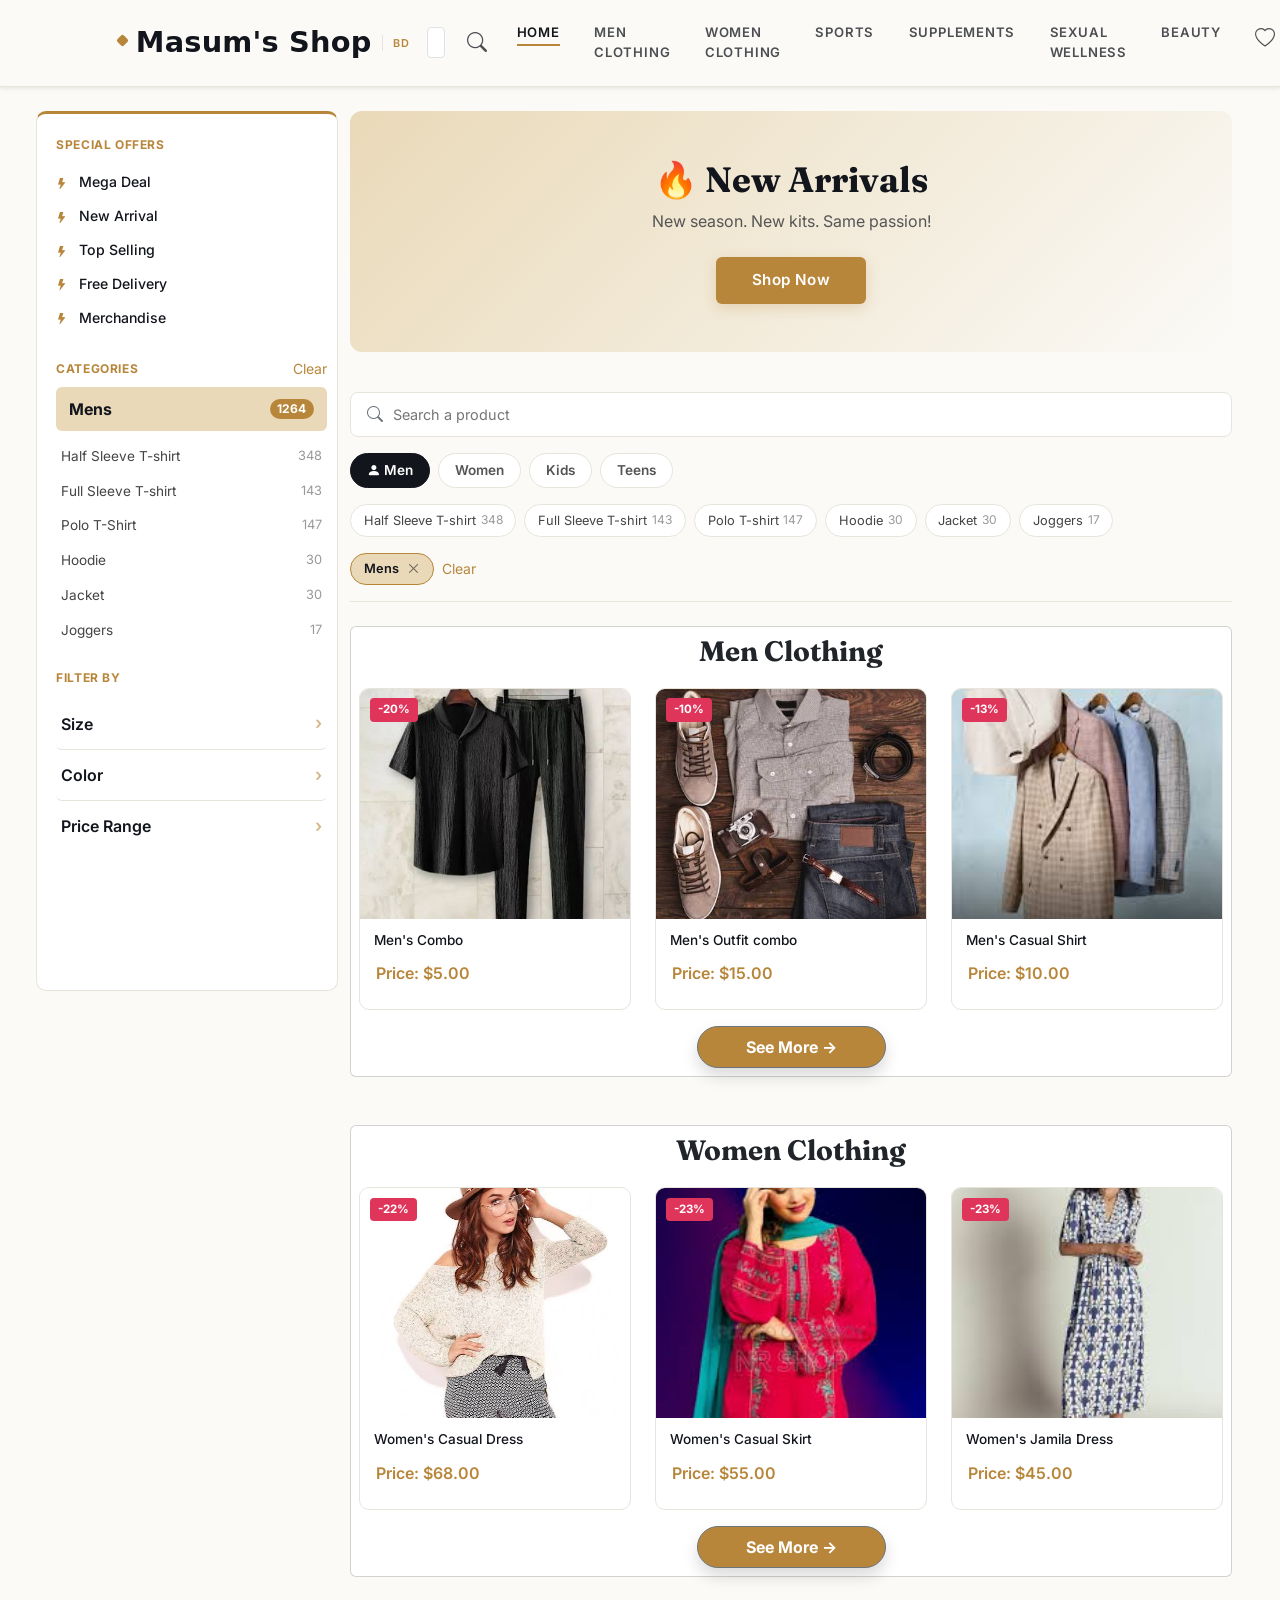
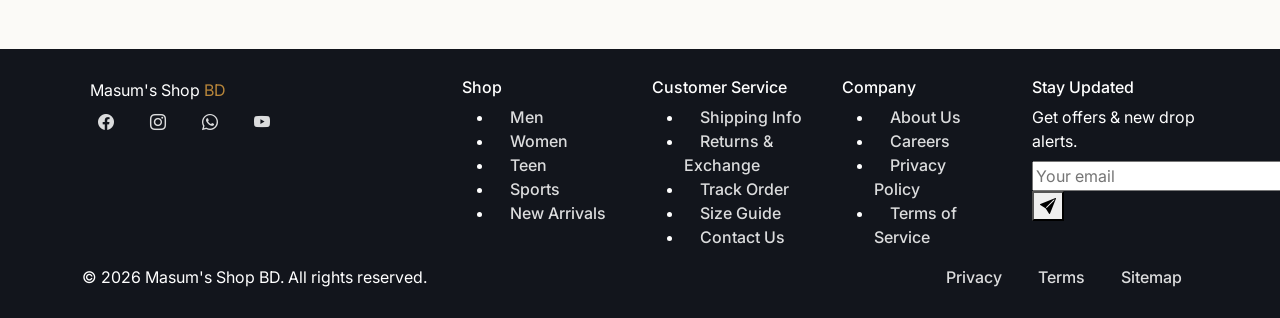
==== index.html @ 13802f8f "Add online supermarket homepage" ====
<!DOCTYPE html>
<html lang="en">

<head>
    <meta charset="UTF-8">
    <meta name="viewport" content="width=device-width, initial-scale=1.0">
    <link rel="preconnect" href="https://fonts.googleapis.com">
    <link rel="preconnect" href="https://fonts.gstatic.com" crossorigin>
    <link href="https://fonts.googleapis.com/css2?family=Fraunces:wght@600;700&family=Inter:wght@400;500;600;700&display=swap" rel="stylesheet">
    <link rel="stylesheet" href="./bootstrap.css">
    <link rel="stylesheet" href="https://cdn.jsdelivr.net/npm/bootstrap-icons@1.11.3/font/bootstrap-icons.css">
    <link rel="stylesheet" href="https://cdn.jsdelivr.net/npm/bootstrap-icons@1.11.3/font/bootstrap-icons.min.css">
    <title>Masum's Shop BD</title>

    <style>
        :root{
            --ink:#12151c;
            --paper:#fbfaf7;
            --gold:#b8863a;
            --gold-soft:#e9d9b8;
            --line:#e7e4dc;
        }

        body{
            background:var(--paper);
            font-family:'Inter',sans-serif;
            color:var(--ink);
            margin:0;
        }

        /* ===== Navbar ===== */
        .navbar{
            background:var(--paper) !important;
            border-bottom:1px solid var(--line);
            padding:0.9rem 0;
            box-shadow:none;
            transition:box-shadow .3s ease;
        }
        .navbar.scrolled{
            box-shadow:0 4px 20px rgba(18,21,28,0.06);
        }
        .navbar-brand{
            display:flex;
            align-items:center;
            gap:.55rem;
        }
        .brand-mark{
            width:9px;
            height:9px;
            border-radius:2px;
            background:var(--gold);
            display:inline-block;
            transform:rotate(45deg);
            position:relative;
            top:-2px;
        }
        .navbar-brand span.name{
            font-family:system-ui, -apple-system, "Segoe UI", Roboto, sans-serif;
            font-weight:900;
            font-size:1.8rem;
            color:var(--ink);
            letter-spacing:.2px;
        }
        .navbar-brand span.tag{
            font-family:'Inter',sans-serif;
            font-size:.68rem;
            font-weight:600;
            letter-spacing:.14em;
            text-transform:uppercase;
            color:var(--gold);
            border-left:1px solid var(--line);
            padding-left:.6rem;
            margin-left:.1rem;
        }
        .navbar-nav{ gap:.35rem; }
        .nav-link{
            position:relative;
            color:var(--ink) !important;
            font-size:.82rem;
            font-weight:600;
            letter-spacing:.06em;
            text-transform:uppercase;
            padding:.55rem .9rem !important;
            opacity:.75;
            transition:opacity .2s ease;
        }
        .nav-link::after{
            content:"";
            position:absolute;
            left:.9rem;
            right:.9rem;
            bottom:.35rem;
            height:2px;
            background:var(--gold);
            transform:scaleX(0);
            transform-origin:left;
            transition:transform .25s ease;
        }
        .nav-link:hover{ opacity:1; }
        .nav-link:hover::after{ transform:scaleX(1); }
        .nav-item.active .nav-link{ opacity:1; }
        .nav-item.active .nav-link::after{ transform:scaleX(1); }
        .navbar-toggler{
            border:1px solid var(--line);
            padding:.4rem .55rem;
        }
        .navbar-toggler:focus{ box-shadow:0 0 0 3px var(--gold-soft); }
        .navbar-toggler-icon{
            background-image:url("data:image/svg+xml,%3csvg xmlns='http://www.w3.org/2000/svg' viewBox='0 0 30 30'%3e%3cpath stroke='rgba(18,21,28,0.85)' stroke-linecap='round' stroke-miterlimit='10' stroke-width='2' d='M4 7h22M4 15h22M4 23h22'/%3e%3c/svg%3e");
        }

        /* ===== Hero ===== */
        #jerseys-contents > section.hero{
            background:linear-gradient(135deg, var(--gold-soft), var(--paper));
            border-radius:12px;
            padding:3rem 2rem;
            text-align:center;
            margin-bottom:2.5rem;
        }
        #jerseys-contents > section.hero h2{
            font-family:'Fraunces',serif;
            font-weight:700;
            font-size:2.2rem;
        }
        #jerseys-contents > section.hero p{
            color:#555;
            margin-bottom:1.5rem;
        }
        #jerseys-contents > section.hero button{
            background:var(--gold);
            color:#fff;
            border:none;
            padding:.75rem 2.2rem;
            border-radius:6px;
            font-weight:600;
            font-size:.95rem;
            letter-spacing:.03em;
            box-shadow:0 4px 14px rgba(184,134,58,0.25);
            transition:all .25s ease;
            cursor:pointer;
        }
        #jerseys-contents > section.hero button:hover{
            background:#a3762f;
            box-shadow:0 6px 20px rgba(184,134,58,0.35);
            transform:translateY(-2px);
        }
        #jerseys-contents > section.hero button:active{
            transform:translateY(0);
            box-shadow:0 3px 10px rgba(184,134,58,0.25);
        }

        /* ===== Category cards ===== */
        #catagory-contents h3,
        #features-products h3{
            font-family:'Fraunces',serif;
            font-weight:700;
            margin-bottom:1.2rem;
        }
        .category-card{
            background:#fff;
            border:1px solid var(--line);
            border-radius:10px;
            padding:1.2rem 1rem;
            text-align:center;
            font-weight:600;
            transition:box-shadow .25s ease, transform .25s ease;
        }
        .category-card:hover{
            box-shadow:0 8px 20px rgba(18,21,28,0.08);
            transform:translateY(-3px);
            border-color:var(--gold);
        }
        .category-card a{
            text-decoration:none;
            color:var(--ink);
            opacity:1;
        }
        .category-card a::after{ display:none; }

        /* ===== Sidebar (Special Offers + Categories + Filter) ===== */
        .shop-sidebar{
            background:#fff;
            border:1px solid var(--line);
            border-top:3px solid var(--gold);
            border-radius:10px;
            padding:1.5rem 1.2rem;
            height:fit-content;
        }
        .shop-sidebar h6{
            text-transform:uppercase;
            font-size:.75rem;
            font-weight:700;
            letter-spacing:.05em;
            color:var(--gold);
            margin-bottom:.8rem;
        }
        .offer-list{
            list-style:none;
            padding:0;
            margin:0 0 1.5rem;
        }
        .offer-list li{
            padding:.4rem 0;
            font-size:.88rem;
            font-weight:500;
            color:var(--ink);
            cursor:pointer;
            transition:color .2s ease;
        }
        .offer-list li:hover{ color:var(--gold); }
        .offer-list li i{
            color:var(--gold);
            margin-right:.5rem;
            font-size:.7rem;
        }
        .cat-header{
            display:flex;
            justify-content:space-between;
            align-items:center;
            background:var(--gold-soft);
            padding:.6rem .8rem;
            border-radius:6px;
            font-weight:700;
            color:var(--ink);
            margin-bottom:.5rem;
        }
        .cat-header .badge{
            background:var(--gold);
            color:#fff;
        }
        .cat-list{
            list-style:none;
            padding:0;
            margin:0 0 1.5rem;
        }
        .cat-list li{
            display:flex;
            justify-content:space-between;
            padding:.45rem .3rem;
            font-size:.85rem;
            color:#444;
            cursor:pointer;
            border-radius:4px;
            transition:background .15s ease;
        }
        .cat-list li:hover{
            background:var(--paper);
            color:var(--gold);
        }
        .cat-list li span.count{ color:#999; font-size:.8rem; }

        .filter-list{
            list-style:none;
            padding:0;
            margin:0;
        }
        .filter-list li{
            padding:.75rem .3rem;
            border-bottom:1px solid var(--line);
            font-weight:600;
            color:var(--ink);
            cursor:pointer;
            display:flex;
            justify-content:space-between;
            align-items:center;
            border-radius:6px;
            transition:background .2s ease, color .2s ease, padding-left .2s ease;
        }
        .filter-list li:last-child{ border-bottom:none; }
        .filter-list li:hover{
            background:var(--gold-soft);
            color:var(--gold);
            padding-left:.7rem;
        }
        .filter-list li::after{
            content:"\203a";
            font-size:1.1rem;
            color:var(--gold);
            opacity:.6;
        }

        /* ===== Top filter bar ===== */
        .search-bar{
            border:1px solid var(--line);
            border-radius:8px;
            padding:.6rem 1rem;
            background:#fff;
        }
        .search-bar input{
            border:none;
            outline:none;
            width:100%;
            font-size:.9rem;
            background:transparent;
        }
        .gender-pill{
            border:1px solid var(--line);
            border-radius:30px;
            padding:.4rem 1rem;
            font-size:.85rem;
            font-weight:600;
            background:#fff;
            color:#555;
            cursor:pointer;
            transition:all .2s ease;
        }
        .gender-pill.active{
            background:var(--ink);
            color:#fff;
            border-color:var(--ink);
        }
        .gender-pill:hover:not(.active){
            border-color:var(--gold);
            color:var(--gold);
        }
        .chip{
            display:inline-flex;
            align-items:center;
            gap:.3rem;
            border:1px solid var(--line);
            border-radius:20px;
            padding:.35rem .8rem;
            font-size:.8rem;
            color:#444;
            background:#fff;
            cursor:pointer;
            transition:all .2s ease;
            white-space:nowrap;
        }
        .chip .count{ color:#999; font-size:.75rem; }
        .chip:hover{ border-color:var(--gold); color:var(--gold); }
        .chip.selected{
            background:var(--gold-soft);
            border-color:var(--gold);
            color:var(--ink);
            font-weight:600;
        }
        .chip.selected .btn-close{ font-size:.55rem; margin-left:.2rem; }

        /* ===== Product cards ===== */
        .shop-product-card{
            border:1px solid var(--line);
            border-radius:10px;
            overflow:hidden;
            background:#fff;
            position:relative;
            transition:box-shadow .25s ease;
        }
        .shop-product-card:hover{
            box-shadow:0 10px 24px rgba(18,21,28,0.1);
        }
        .discount-badge{
            position:absolute;
            top:.6rem;
            left:.6rem;
            background:#e0355b;
            color:#fff;
            font-size:.72rem;
            font-weight:700;
            padding:.2rem .5rem;
            border-radius:4px;
            z-index:2;
        }
        .delivery-badge{
            position:absolute;
            bottom:.6rem;
            left:.6rem;
            background:#1f9d55;
            color:#fff;
            font-size:.68rem;
            font-weight:600;
            padding:.25rem .5rem;
            border-radius:4px;
            z-index:2;
        }
        .shop-product-card img{
            width:100%;
            height:230px;
            object-fit:cover;
            background:#f2f2f2;
        }
        .shop-product-card .p-title{
            padding:.7rem .9rem;
            font-size:.85rem;
            font-weight:500;
            color:var(--ink);
            margin:0;
        }

        /* ===== Footer ===== */
        footer{
            background:var(--ink);
            color:#fff;
            margin-top:3rem;
            padding:1.8rem 0;
        }
        footer a{
            color:#fff;
            text-decoration:none;
            margin:0 1rem;
            font-weight:500;
            opacity:.85;
            transition:opacity .2s ease;
        }
        footer a:hover{
            opacity:1;
            color:var(--gold-soft);
        }
    </style>
</head>

<body>

<!-- Navigation -->
    <nav class="navbar shadow-sm sticky-top navbar-expand-lg navbar-light" id="mainNav">
        <div class="container px-5">
            <a class="navbar-brand" href="index.html">
                <span class="brand-mark"></span>
                <span class="name">Masum's Shop</span>
                <span class="tag">BD</span>
            </a>
            <button class="navbar-toggler" type="button" data-bs-toggle="collapse" data-bs-target="#navbarSupportedContent" aria-controls="navbarSupportedContent" aria-expanded="false" aria-label="Toggle navigation">
                <span class="navbar-toggler-icon"></span>
            </button>

            <div class="d-flex align-items-center ms-auto">
                <form class="d-none d-md-flex me-2" role="search" id="navSearchForm">
                    <input class="form-control form-control-sm" type="search" placeholder="Search...">
                </form>
                <button class="btn btn-link nav-link p-0" type="button" aria-label="Toggle search">
                    <i class="bi bi-search fs-5"></i>
                </button>
            </div>

            <div class="collapse navbar-collapse" id="navbarSupportedContent">
                <ul class="navbar-nav ms-auto mb-2 mb-lg-0">
                    <li class="nav-item active"><a class="nav-link" href="index.html">Home</a></li>
                    <li class="nav-item"><a class="nav-link" href="men.html">Men Clothing</a></li>
                    <li class="nav-item"><a class="nav-link" href="women.html">Women Clothing</a></li>                 
                    <li class="nav-item"><a class="nav-link" href="sports.html">Sports</a></li>
                    <li class="nav-item"><a class="nav-link" href="suppliment.html">Supplements</a></li>
                    <li class="nav-item"><a class="nav-link" href="sexualwellness.html">Sexual Wellness</a></li>
                    <li class="nav-item"><a class="nav-link" href="beauty.html">Beauty</a></li>

                    <!-- Wishlist -->
                    <li class="nav-item me-2">
                        <a class="nav-link" href="#">
                            <i class="bi bi-heart fs-5"></i>
                        </a>
                    </li>
                    <!-- Cart -->
                    <li class="nav-item me-2">
                        <a class="nav-link position-relative" href="#">
                            <i class="bi bi-cart3 fs-5"></i>
                            <span class="position-absolute top-0 start-100 translate-middle badge rounded-pill bg-danger">
                                3
                            </span>
                        </a>
                    </li>
                     <!-- Account -->
                    <li class="nav-item">
                        <a class="nav-link" href="#">
                            <i class="bi bi-person-circle fs-5"></i>
                        </a>
                    </li>

                </ul>
            </div>
        </div>
    </nav>

    
    
<!-- Main content -->
    <div class="container-fluid px-4 px-lg-5 py-4">
        <div class="row g-4">

        <!-- Sidebar: Special Offers + Categories + Filter By -->
        <aside class="col-lg-3 order-lg-1 order-2 shop-sidebar"
            style="position: sticky; top: 20px; height: calc(100vh - 20px); overflow-y: auto; overflow-x: hidden; padding-right: 10px;">

            <h6>Special Offers</h6>
            <ul class="offer-list">
                <li><i class="bi bi-lightning-fill"></i> Mega Deal</li>
                <li><i class="bi bi-lightning-fill"></i> New Arrival</li>
                <li><i class="bi bi-lightning-fill"></i> Top Selling</li>
                <li><i class="bi bi-lightning-fill"></i> Free Delivery</li>
                <li><i class="bi bi-lightning-fill"></i> Merchandise</li>
            </ul>

            <div class="d-flex justify-content-between align-items-center mb-2">
                <h6 class="mb-0">Categories</h6>
                <a href="#" class="small text-decoration-none" style="color: var(--gold);">Clear</a>
            </div>

            <div class="cat-header">
                Mens <span class="badge rounded-pill">1264</span>
            </div>

            <ul class="cat-list">
                <li>Half Sleeve T-shirt <span class="count">348</span></li>
                <li>Full Sleeve T-shirt <span class="count">143</span></li>
                <li>Polo T-Shirt <span class="count">147</span></li>
                <li>Hoodie <span class="count">30</span></li>
                <li>Jacket <span class="count">30</span></li>
                <li>Joggers <span class="count">17</span></li>
            </ul>

            <h6>Filter By</h6>
            <ul class="filter-list">
                <li>Size</li>
                <li>Color</li>
                <li>Price Range</li>
            </ul>

        </aside>

<!-- Main -->
            <main id="jerseys-contents" class="col-lg-9 order-lg-2 order-1">

                <section class="hero">
                    <h2>🔥 New Arrivals</h2>
                    <p>New season. New kits. Same passion!</p>
                    <button>Shop Now</button>
                </section>

                
                <!-- Search + gender pills -->
                <div class="search-bar d-flex align-items-center mb-3">
                    <i class="bi bi-search text-secondary me-2"></i>
                    <input type="text" placeholder="Search a product">
                </div>

                <div class="d-flex gap-2 mb-3 flex-wrap">
                    <button class="gender-pill active"><i class="bi bi-person-fill"></i> Men</button>
                    <button class="gender-pill">Women</button>
                    <button class="gender-pill">Kids</button>
                    <button class="gender-pill">Teens</button>
                </div>

                <div class="d-flex flex-wrap gap-2 mb-3">
                    <span class="chip">Half Sleeve T-shirt <span class="count">348</span></span>
                    <span class="chip">Full Sleeve T-shirt <span class="count">143</span></span>
                    <span class="chip">Polo T-shirt <span class="count">147</span></span>
                    <span class="chip">Hoodie <span class="count">30</span></span>
                    <span class="chip">Jacket <span class="count">30</span></span>
                    <span class="chip">Joggers <span class="count">17</span></span>
                </div>

                <div class="d-flex align-items-center gap-2 mb-4 pb-3" style="border-bottom:1px solid var(--line);">
                    <span class="chip selected">Mens <span class="btn-close"></span></span>
                    <a href="#" class="small text-decoration-none" style="color:var(--gold);">Clear</a>
                </div>
                <!--Men Clothing-->
                <section id="features-products" class="card p-2">
                    <h3 class="text-center">Men Clothing</h3>
                    <div class="row g-4">
                        <div class="col-4 col-md-4">
                            <div class="shop-product-card">
                                <span class="discount-badge">-20%</span>
                                <img class="img-fluid height-100 width-100" src="./Assets/men1.jpg" alt="Home Kit">
                                <p class="p-title">Men's Combo</p>
                                <p class="px-3 pb-2 fw-semibold" style="color:var(--gold);">Price: $5.00</p>
                            </div>
                        </div>
                        <div class="col-4 col-md-4">
                            <div class="shop-product-card">
                                <span class="discount-badge">-10%</span>
                                <img class="img-fluid height-100 width-100" src="./Assets/men2.jpg" alt="Away Kit">
                                <p class="p-title">Men's Outfit combo</p>
                                <p class="px-3 pb-2 fw-semibold" style="color:var(--gold);">Price: $15.00</p>
                            </div>
                        </div>
                        <div class="col-4 col-md-4">
                            <div class="shop-product-card">
                                <span class="discount-badge">-13%</span>
                                <img class="img-fluid height-100 width-100" src="./Assets/men3.jpg" alt="Away Kit">
                                <p class="p-title">Men's Casual Shirt</p>
                                <p class="px-3 pb-2 fw-semibold" style="color:var(--gold);">Price: $10.00</p>
                            </div>
                        </div>
                       <div class="text-center mt-3">
                            <button class="btn btn-secondary px-5 py-2 rounded-pill shadow fw-bold" style="background-color: #b8863a;">
                                See More →
                            </button>
                        </div>
                    </div>
                </section>
                
             </br></br>
                
                <section id="features-products" class="card p-2">
                    <h3 class="text-center">Women Clothing</h3>
                    <div class="row g-4">
                        <div class="col-4 col-md-4">
                            <div class="shop-product-card">
                                <span class="discount-badge">-22%</span>
                                
                                <img src="./Assets/women1.jpg" alt="Home Kit">
                                <p class="p-title">Women's Casual Dress</p>
                                <p class="px-3 pb-2 fw-semibold" style="color:var(--gold);">Price: $68.00</p>
                            </div>
                        </div>
                        <div class="col-4 col-md-4">
                            <div class="shop-product-card">
                                <span class="discount-badge">-23%</span>
                                <img src="./Assets/women2.jpg" alt="Away Kit">
                                <p class="p-title">Women's Casual Skirt</p>
                                <p class="px-3 pb-2 fw-semibold" style="color:var(--gold);">Price: $55.00</p>
                            </div>
                        </div>
                        <div class="col-4 col-md-4">
                            <div class="shop-product-card">
                                <span class="discount-badge">-23%</span>
                                <img src="./Assets/women3.jpg" alt="Away Kit">
                                <p class="p-title">Women's Jamila Dress</p>
                                <p class="px-3 pb-2 fw-semibold" style="color:var(--gold);">Price: $45.00</p>
                            </div>
                        </div>
                       <div class="text-center mt-3">
                            <button class="btn btn-secondary px-5 py-2 rounded-pill shadow fw-bold" style="background-color: #b8863a;">
                                See More →
                            </button>
                        </div>
                    </div>
                </section>

            </main>
        </div>
    </div>


<!-- Footer -->
<footer>
    <div class="container footer-top">
        <div class="row g-4">

            <!-- Brand -->
            <div class="col-lg-4 col-md-6">
                <div class="d-flex align-items-center gap-2 mb-2">
                    <span class="brand-mark-f"></span>
                    <span class="footer-brand-name">Masum's Shop <span style="color:var(--gold);">BD</span></span>
                </div>
               
                <div class="social-icons">
                    <a href="#"><i class="bi bi-facebook"></i></a>
                    <a href="#"><i class="bi bi-instagram"></i></a>
                    <a href="#"><i class="bi bi-whatsapp"></i></a>
                    <a href="#"><i class="bi bi-youtube"></i></a>
                </div>
            </div>

            <!-- Shop links -->
            <div class="col-lg-2 col-md-6 col-6">
                <h6>Shop</h6>
                <ul class="footer-links">
                    <li><a href="men.html">Men</a></li>
                    <li><a href="women.html">Women</a></li>
                    <li><a href="teen.html">Teen</a></li>
                    <li><a href="sports.html">Sports</a></li>
                    <li><a href="#">New Arrivals</a></li>
                </ul>
            </div>

            <!-- Customer service -->
            <div class="col-lg-2 col-md-6 col-6">
                <h6>Customer Service</h6>
                <ul class="footer-links">
                    <li><a href="#Shipping">Shipping Info</a></li>
                    <li><a href="#Returns">Returns &amp; Exchange</a></li>
                    <li><a href="#">Track Order</a></li>
                    <li><a href="#">Size Guide</a></li>
                    <li><a href="#contacts">Contact Us</a></li>
                </ul>
            </div>

            <!-- Company -->
            <div class="col-lg-2 col-md-6 col-6">
                <h6>Company</h6>
                <ul class="footer-links">
                    <li><a href="#">About Us</a></li>
                    <li><a href="#">Careers</a></li>
                    <li><a href="#">Privacy Policy</a></li>
                    <li><a href="#">Terms of Service</a></li>
                </ul>
            </div>

            <!-- Newsletter -->
            <div class="col-lg-2 col-md-6">
                <h6>Stay Updated</h6>
                <p class="footer-desc mb-2">Get offers &amp; new drop alerts.</p>
                <form class="newsletter-form">
                    <input type="email" placeholder="Your email">
                    <button type="submit"><i class="bi bi-send-fill"></i></button>
                </form>
            </div>

        </div>
    </div>

   
    <!-- Bottom bar -->
    <div class="container footer-bottom d-flex flex-wrap justify-content-between align-items-center">
        <span>&copy; 2026 Masum's Shop BD. All rights reserved.</span>
        <div>
            <a href="#">Privacy</a>
            <a href="#">Terms</a>
            <a href="#">Sitemap</a>
        </div>
    </div>
</footer>

    <script src="./bootstrap.bundle.js"></script>
    <script>
        window.addEventListener('scroll', function () {
            document.getElementById('mainNav').classList.toggle('scrolled', window.scrollY > 10);
        });
    </script>
</body>

</html>
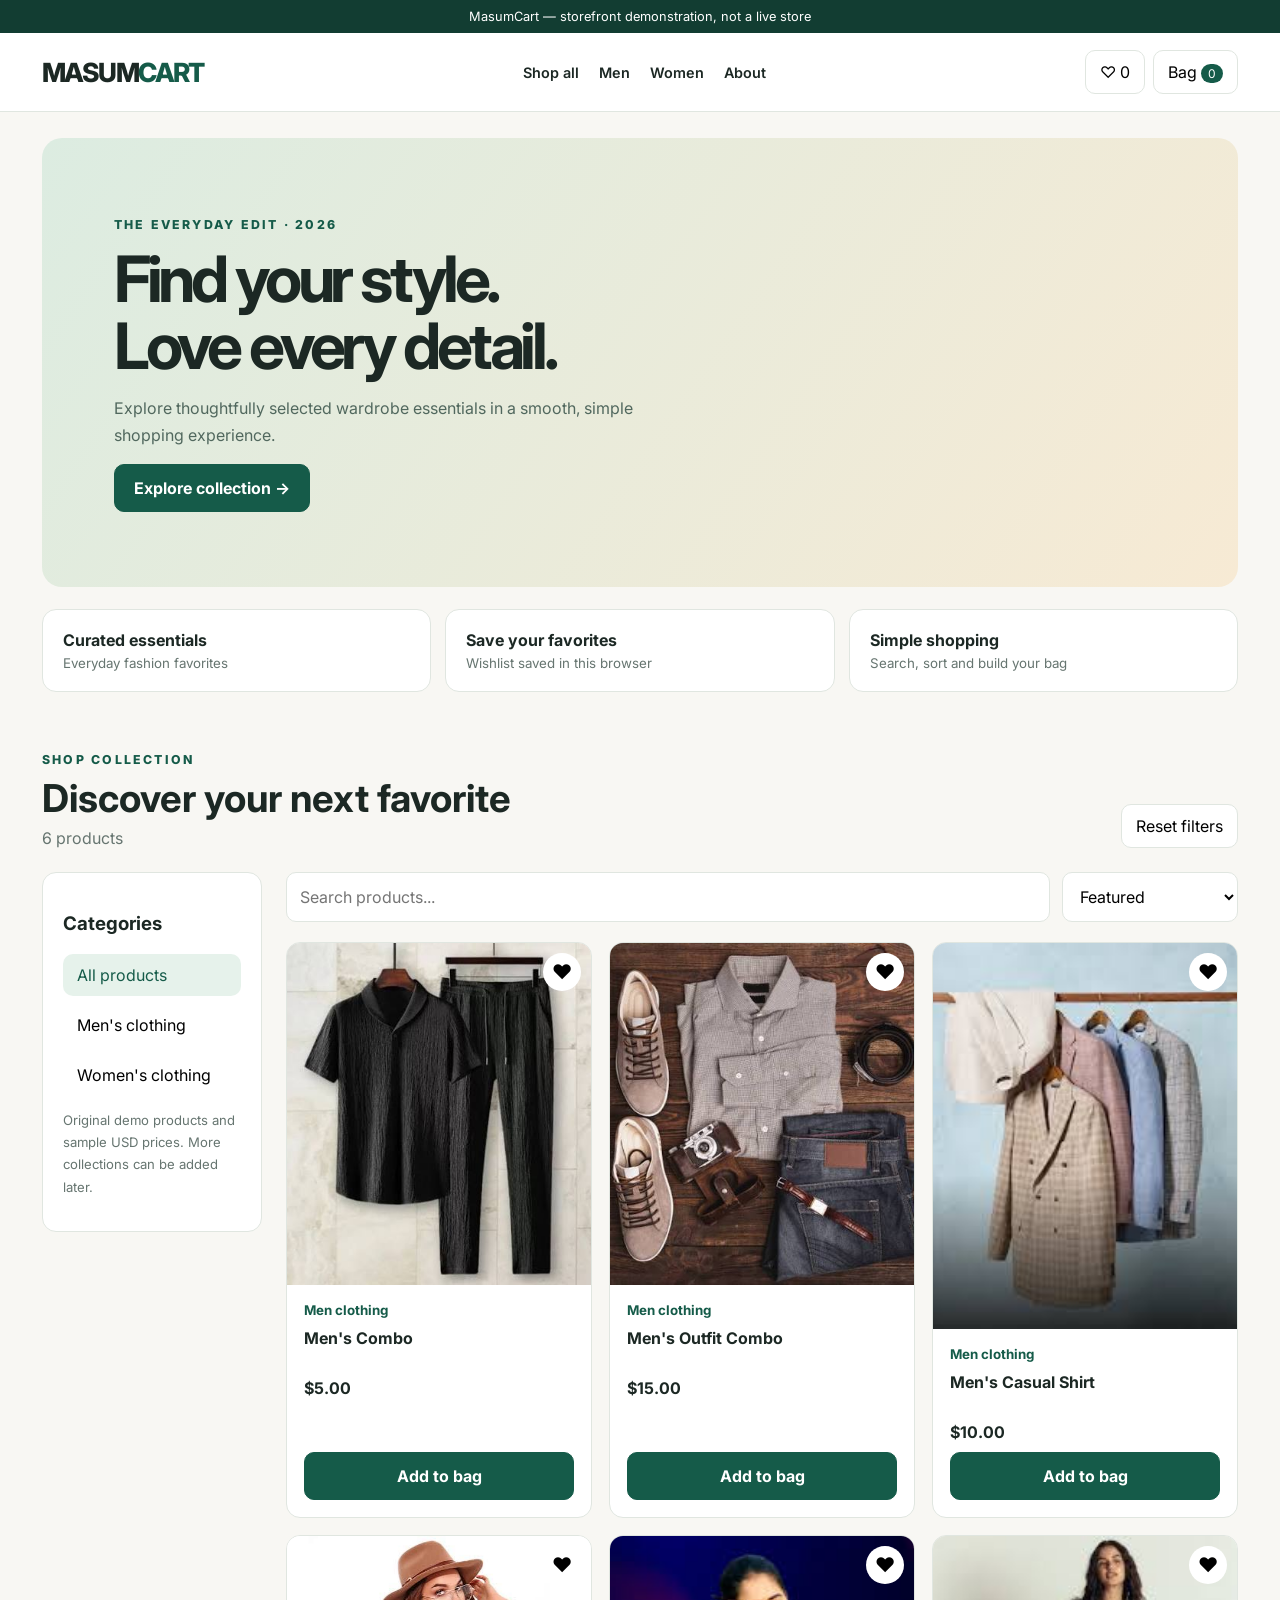
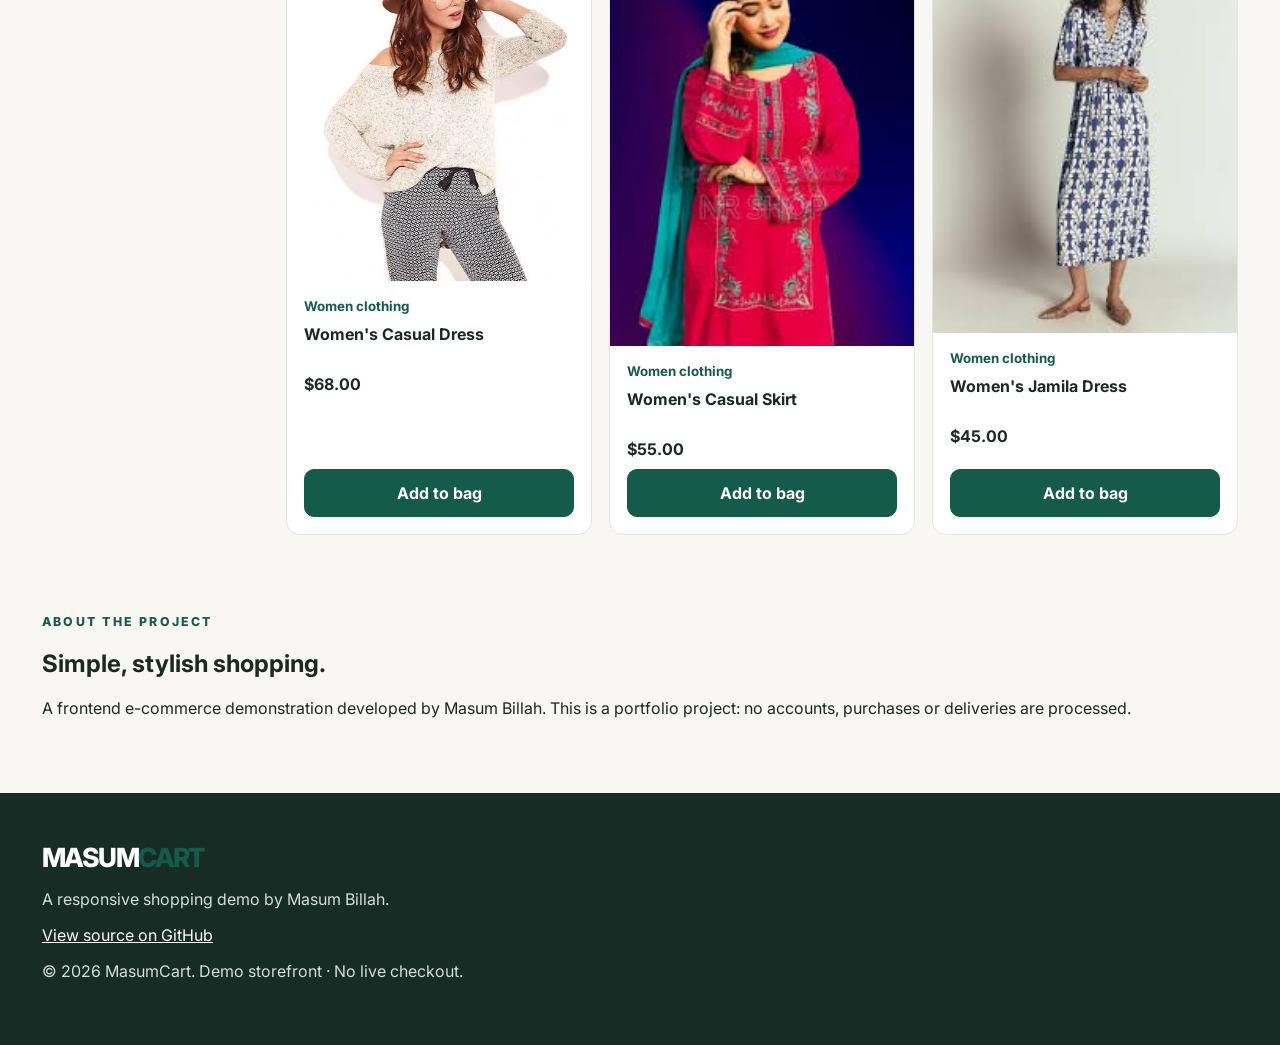
==== commit f94b0e88: "feat: redesign MasumCart storefront" ====
--- a/index.html
+++ b/index.html
@@ -1,721 +1 @@
-<!DOCTYPE html>
-<html lang="en">
-
-<head>
-    <meta charset="UTF-8">
-    <meta name="viewport" content="width=device-width, initial-scale=1.0">
-    <link rel="preconnect" href="https://fonts.googleapis.com">
-    <link rel="preconnect" href="https://fonts.gstatic.com" crossorigin>
-    <link href="https://fonts.googleapis.com/css2?family=Fraunces:wght@600;700&family=Inter:wght@400;500;600;700&display=swap" rel="stylesheet">
-    <link rel="stylesheet" href="./bootstrap.css">
-    <link rel="stylesheet" href="https://cdn.jsdelivr.net/npm/bootstrap-icons@1.11.3/font/bootstrap-icons.css">
-    <link rel="stylesheet" href="https://cdn.jsdelivr.net/npm/bootstrap-icons@1.11.3/font/bootstrap-icons.min.css">
-    <title>Masum's Shop BD</title>
-
-    <style>
-        :root{
-            --ink:#12151c;
-            --paper:#fbfaf7;
-            --gold:#b8863a;
-            --gold-soft:#e9d9b8;
-            --line:#e7e4dc;
-        }
-
-        body{
-            background:var(--paper);
-            font-family:'Inter',sans-serif;
-            color:var(--ink);
-            margin:0;
-        }
-
-        /* ===== Navbar ===== */
-        .navbar{
-            background:var(--paper) !important;
-            border-bottom:1px solid var(--line);
-            padding:0.9rem 0;
-            box-shadow:none;
-            transition:box-shadow .3s ease;
-        }
-        .navbar.scrolled{
-            box-shadow:0 4px 20px rgba(18,21,28,0.06);
-        }
-        .navbar-brand{
-            display:flex;
-            align-items:center;
-            gap:.55rem;
-        }
-        .brand-mark{
-            width:9px;
-            height:9px;
-            border-radius:2px;
-            background:var(--gold);
-            display:inline-block;
-            transform:rotate(45deg);
-            position:relative;
-            top:-2px;
-        }
-        .navbar-brand span.name{
-            font-family:system-ui, -apple-system, "Segoe UI", Roboto, sans-serif;
-            font-weight:900;
-            font-size:1.8rem;
-            color:var(--ink);
-            letter-spacing:.2px;
-        }
-        .navbar-brand span.tag{
-            font-family:'Inter',sans-serif;
-            font-size:.68rem;
-            font-weight:600;
-            letter-spacing:.14em;
-            text-transform:uppercase;
-            color:var(--gold);
-            border-left:1px solid var(--line);
-            padding-left:.6rem;
-            margin-left:.1rem;
-        }
-        .navbar-nav{ gap:.35rem; }
-        .nav-link{
-            position:relative;
-            color:var(--ink) !important;
-            font-size:.82rem;
-            font-weight:600;
-            letter-spacing:.06em;
-            text-transform:uppercase;
-            padding:.55rem .9rem !important;
-            opacity:.75;
-            transition:opacity .2s ease;
-        }
-        .nav-link::after{
-            content:"";
-            position:absolute;
-            left:.9rem;
-            right:.9rem;
-            bottom:.35rem;
-            height:2px;
-            background:var(--gold);
-            transform:scaleX(0);
-            transform-origin:left;
-            transition:transform .25s ease;
-        }
-        .nav-link:hover{ opacity:1; }
-        .nav-link:hover::after{ transform:scaleX(1); }
-        .nav-item.active .nav-link{ opacity:1; }
-        .nav-item.active .nav-link::after{ transform:scaleX(1); }
-        .navbar-toggler{
-            border:1px solid var(--line);
-            padding:.4rem .55rem;
-        }
-        .navbar-toggler:focus{ box-shadow:0 0 0 3px var(--gold-soft); }
-        .navbar-toggler-icon{
-            background-image:url("data:image/svg+xml,%3csvg xmlns='http://www.w3.org/2000/svg' viewBox='0 0 30 30'%3e%3cpath stroke='rgba(18,21,28,0.85)' stroke-linecap='round' stroke-miterlimit='10' stroke-width='2' d='M4 7h22M4 15h22M4 23h22'/%3e%3c/svg%3e");
-        }
-
-        /* ===== Hero ===== */
-        #jerseys-contents > section.hero{
-            background:linear-gradient(135deg, var(--gold-soft), var(--paper));
-            border-radius:12px;
-            padding:3rem 2rem;
-            text-align:center;
-            margin-bottom:2.5rem;
-        }
-        #jerseys-contents > section.hero h2{
-            font-family:'Fraunces',serif;
-            font-weight:700;
-            font-size:2.2rem;
-        }
-        #jerseys-contents > section.hero p{
-            color:#555;
-            margin-bottom:1.5rem;
-        }
-        #jerseys-contents > section.hero button{
-            background:var(--gold);
-            color:#fff;
-            border:none;
-            padding:.75rem 2.2rem;
-            border-radius:6px;
-            font-weight:600;
-            font-size:.95rem;
-            letter-spacing:.03em;
-            box-shadow:0 4px 14px rgba(184,134,58,0.25);
-            transition:all .25s ease;
-            cursor:pointer;
-        }
-        #jerseys-contents > section.hero button:hover{
-            background:#a3762f;
-            box-shadow:0 6px 20px rgba(184,134,58,0.35);
-            transform:translateY(-2px);
-        }
-        #jerseys-contents > section.hero button:active{
-            transform:translateY(0);
-            box-shadow:0 3px 10px rgba(184,134,58,0.25);
-        }
-
-        /* ===== Category cards ===== */
-        #catagory-contents h3,
-        #features-products h3{
-            font-family:'Fraunces',serif;
-            font-weight:700;
-            margin-bottom:1.2rem;
-        }
-        .category-card{
-            background:#fff;
-            border:1px solid var(--line);
-            border-radius:10px;
-            padding:1.2rem 1rem;
-            text-align:center;
-            font-weight:600;
-            transition:box-shadow .25s ease, transform .25s ease;
-        }
-        .category-card:hover{
-            box-shadow:0 8px 20px rgba(18,21,28,0.08);
-            transform:translateY(-3px);
-            border-color:var(--gold);
-        }
-        .category-card a{
-            text-decoration:none;
-            color:var(--ink);
-            opacity:1;
-        }
-        .category-card a::after{ display:none; }
-
-        /* ===== Sidebar (Special Offers + Categories + Filter) ===== */
-        .shop-sidebar{
-            background:#fff;
-            border:1px solid var(--line);
-            border-top:3px solid var(--gold);
-            border-radius:10px;
-            padding:1.5rem 1.2rem;
-            height:fit-content;
-        }
-        .shop-sidebar h6{
-            text-transform:uppercase;
-            font-size:.75rem;
-            font-weight:700;
-            letter-spacing:.05em;
-            color:var(--gold);
-            margin-bottom:.8rem;
-        }
-        .offer-list{
-            list-style:none;
-            padding:0;
-            margin:0 0 1.5rem;
-        }
-        .offer-list li{
-            padding:.4rem 0;
-            font-size:.88rem;
-            font-weight:500;
-            color:var(--ink);
-            cursor:pointer;
-            transition:color .2s ease;
-        }
-        .offer-list li:hover{ color:var(--gold); }
-        .offer-list li i{
-            color:var(--gold);
-            margin-right:.5rem;
-            font-size:.7rem;
-        }
-        .cat-header{
-            display:flex;
-            justify-content:space-between;
-            align-items:center;
-            background:var(--gold-soft);
-            padding:.6rem .8rem;
-            border-radius:6px;
-            font-weight:700;
-            color:var(--ink);
-            margin-bottom:.5rem;
-        }
-        .cat-header .badge{
-            background:var(--gold);
-            color:#fff;
-        }
-        .cat-list{
-            list-style:none;
-            padding:0;
-            margin:0 0 1.5rem;
-        }
-        .cat-list li{
-            display:flex;
-            justify-content:space-between;
-            padding:.45rem .3rem;
-            font-size:.85rem;
-            color:#444;
-            cursor:pointer;
-            border-radius:4px;
-            transition:background .15s ease;
-        }
-        .cat-list li:hover{
-            background:var(--paper);
-            color:var(--gold);
-        }
-        .cat-list li span.count{ color:#999; font-size:.8rem; }
-
-        .filter-list{
-            list-style:none;
-            padding:0;
-            margin:0;
-        }
-        .filter-list li{
-            padding:.75rem .3rem;
-            border-bottom:1px solid var(--line);
-            font-weight:600;
-            color:var(--ink);
-            cursor:pointer;
-            display:flex;
-            justify-content:space-between;
-            align-items:center;
-            border-radius:6px;
-            transition:background .2s ease, color .2s ease, padding-left .2s ease;
-        }
-        .filter-list li:last-child{ border-bottom:none; }
-        .filter-list li:hover{
-            background:var(--gold-soft);
-            color:var(--gold);
-            padding-left:.7rem;
-        }
-        .filter-list li::after{
-            content:"\203a";
-            font-size:1.1rem;
-            color:var(--gold);
-            opacity:.6;
-        }
-
-        /* ===== Top filter bar ===== */
-        .search-bar{
-            border:1px solid var(--line);
-            border-radius:8px;
-            padding:.6rem 1rem;
-            background:#fff;
-        }
-        .search-bar input{
-            border:none;
-            outline:none;
-            width:100%;
-            font-size:.9rem;
-            background:transparent;
-        }
-        .gender-pill{
-            border:1px solid var(--line);
-            border-radius:30px;
-            padding:.4rem 1rem;
-            font-size:.85rem;
-            font-weight:600;
-            background:#fff;
-            color:#555;
-            cursor:pointer;
-            transition:all .2s ease;
-        }
-        .gender-pill.active{
-            background:var(--ink);
-            color:#fff;
-            border-color:var(--ink);
-        }
-        .gender-pill:hover:not(.active){
-            border-color:var(--gold);
-            color:var(--gold);
-        }
-        .chip{
-            display:inline-flex;
-            align-items:center;
-            gap:.3rem;
-            border:1px solid var(--line);
-            border-radius:20px;
-            padding:.35rem .8rem;
-            font-size:.8rem;
-            color:#444;
-            background:#fff;
-            cursor:pointer;
-            transition:all .2s ease;
-            white-space:nowrap;
-        }
-        .chip .count{ color:#999; font-size:.75rem; }
-        .chip:hover{ border-color:var(--gold); color:var(--gold); }
-        .chip.selected{
-            background:var(--gold-soft);
-            border-color:var(--gold);
-            color:var(--ink);
-            font-weight:600;
-        }
-        .chip.selected .btn-close{ font-size:.55rem; margin-left:.2rem; }
-
-        /* ===== Product cards ===== */
-        .shop-product-card{
-            border:1px solid var(--line);
-            border-radius:10px;
-            overflow:hidden;
-            background:#fff;
-            position:relative;
-            transition:box-shadow .25s ease;
-        }
-        .shop-product-card:hover{
-            box-shadow:0 10px 24px rgba(18,21,28,0.1);
-        }
-        .discount-badge{
-            position:absolute;
-            top:.6rem;
-            left:.6rem;
-            background:#e0355b;
-            color:#fff;
-            font-size:.72rem;
-            font-weight:700;
-            padding:.2rem .5rem;
-            border-radius:4px;
-            z-index:2;
-        }
-        .delivery-badge{
-            position:absolute;
-            bottom:.6rem;
-            left:.6rem;
-            background:#1f9d55;
-            color:#fff;
-            font-size:.68rem;
-            font-weight:600;
-            padding:.25rem .5rem;
-            border-radius:4px;
-            z-index:2;
-        }
-        .shop-product-card img{
-            width:100%;
-            height:230px;
-            object-fit:cover;
-            background:#f2f2f2;
-        }
-        .shop-product-card .p-title{
-            padding:.7rem .9rem;
-            font-size:.85rem;
-            font-weight:500;
-            color:var(--ink);
-            margin:0;
-        }
-
-        /* ===== Footer ===== */
-        footer{
-            background:var(--ink);
-            color:#fff;
-            margin-top:3rem;
-            padding:1.8rem 0;
-        }
-        footer a{
-            color:#fff;
-            text-decoration:none;
-            margin:0 1rem;
-            font-weight:500;
-            opacity:.85;
-            transition:opacity .2s ease;
-        }
-        footer a:hover{
-            opacity:1;
-            color:var(--gold-soft);
-        }
-    </style>
-</head>
-
-<body>
-
-<!-- Navigation -->
-    <nav class="navbar shadow-sm sticky-top navbar-expand-lg navbar-light" id="mainNav">
-        <div class="container px-5">
-            <a class="navbar-brand" href="index.html">
-                <span class="brand-mark"></span>
-                <span class="name">Masum's Shop</span>
-                <span class="tag">BD</span>
-            </a>
-            <button class="navbar-toggler" type="button" data-bs-toggle="collapse" data-bs-target="#navbarSupportedContent" aria-controls="navbarSupportedContent" aria-expanded="false" aria-label="Toggle navigation">
-                <span class="navbar-toggler-icon"></span>
-            </button>
-
-            <div class="d-flex align-items-center ms-auto">
-                <form class="d-none d-md-flex me-2" role="search" id="navSearchForm">
-                    <input class="form-control form-control-sm" type="search" placeholder="Search...">
-                </form>
-                <button class="btn btn-link nav-link p-0" type="button" aria-label="Toggle search">
-                    <i class="bi bi-search fs-5"></i>
-                </button>
-            </div>
-
-            <div class="collapse navbar-collapse" id="navbarSupportedContent">
-                <ul class="navbar-nav ms-auto mb-2 mb-lg-0">
-                    <li class="nav-item active"><a class="nav-link" href="index.html">Home</a></li>
-                    <li class="nav-item"><a class="nav-link" href="men.html">Men Clothing</a></li>
-                    <li class="nav-item"><a class="nav-link" href="women.html">Women Clothing</a></li>                 
-                    <li class="nav-item"><a class="nav-link" href="sports.html">Sports</a></li>
-                    <li class="nav-item"><a class="nav-link" href="suppliment.html">Supplements</a></li>
-                    <li class="nav-item"><a class="nav-link" href="sexualwellness.html">Sexual Wellness</a></li>
-                    <li class="nav-item"><a class="nav-link" href="beauty.html">Beauty</a></li>
-
-                    <!-- Wishlist -->
-                    <li class="nav-item me-2">
-                        <a class="nav-link" href="#">
-                            <i class="bi bi-heart fs-5"></i>
-                        </a>
-                    </li>
-                    <!-- Cart -->
-                    <li class="nav-item me-2">
-                        <a class="nav-link position-relative" href="#">
-                            <i class="bi bi-cart3 fs-5"></i>
-                            <span class="position-absolute top-0 start-100 translate-middle badge rounded-pill bg-danger">
-                                3
-                            </span>
-                        </a>
-                    </li>
-                     <!-- Account -->
-                    <li class="nav-item">
-                        <a class="nav-link" href="#">
-                            <i class="bi bi-person-circle fs-5"></i>
-                        </a>
-                    </li>
-
-                </ul>
-            </div>
-        </div>
-    </nav>
-
-    
-    
-<!-- Main content -->
-    <div class="container-fluid px-4 px-lg-5 py-4">
-        <div class="row g-4">
-
-        <!-- Sidebar: Special Offers + Categories + Filter By -->
-        <aside class="col-lg-3 order-lg-1 order-2 shop-sidebar"
-            style="position: sticky; top: 20px; height: calc(100vh - 20px); overflow-y: auto; overflow-x: hidden; padding-right: 10px;">
-
-            <h6>Special Offers</h6>
-            <ul class="offer-list">
-                <li><i class="bi bi-lightning-fill"></i> Mega Deal</li>
-                <li><i class="bi bi-lightning-fill"></i> New Arrival</li>
-                <li><i class="bi bi-lightning-fill"></i> Top Selling</li>
-                <li><i class="bi bi-lightning-fill"></i> Free Delivery</li>
-                <li><i class="bi bi-lightning-fill"></i> Merchandise</li>
-            </ul>
-
-            <div class="d-flex justify-content-between align-items-center mb-2">
-                <h6 class="mb-0">Categories</h6>
-                <a href="#" class="small text-decoration-none" style="color: var(--gold);">Clear</a>
-            </div>
-
-            <div class="cat-header">
-                Mens <span class="badge rounded-pill">1264</span>
-            </div>
-
-            <ul class="cat-list">
-                <li>Half Sleeve T-shirt <span class="count">348</span></li>
-                <li>Full Sleeve T-shirt <span class="count">143</span></li>
-                <li>Polo T-Shirt <span class="count">147</span></li>
-                <li>Hoodie <span class="count">30</span></li>
-                <li>Jacket <span class="count">30</span></li>
-                <li>Joggers <span class="count">17</span></li>
-            </ul>
-
-            <h6>Filter By</h6>
-            <ul class="filter-list">
-                <li>Size</li>
-                <li>Color</li>
-                <li>Price Range</li>
-            </ul>
-
-        </aside>
-
-<!-- Main -->
-            <main id="jerseys-contents" class="col-lg-9 order-lg-2 order-1">
-
-                <section class="hero">
-                    <h2>🔥 New Arrivals</h2>
-                    <p>New season. New kits. Same passion!</p>
-                    <button>Shop Now</button>
-                </section>
-
-                
-                <!-- Search + gender pills -->
-                <div class="search-bar d-flex align-items-center mb-3">
-                    <i class="bi bi-search text-secondary me-2"></i>
-                    <input type="text" placeholder="Search a product">
-                </div>
-
-                <div class="d-flex gap-2 mb-3 flex-wrap">
-                    <button class="gender-pill active"><i class="bi bi-person-fill"></i> Men</button>
-                    <button class="gender-pill">Women</button>
-                    <button class="gender-pill">Kids</button>
-                    <button class="gender-pill">Teens</button>
-                </div>
-
-                <div class="d-flex flex-wrap gap-2 mb-3">
-                    <span class="chip">Half Sleeve T-shirt <span class="count">348</span></span>
-                    <span class="chip">Full Sleeve T-shirt <span class="count">143</span></span>
-                    <span class="chip">Polo T-shirt <span class="count">147</span></span>
-                    <span class="chip">Hoodie <span class="count">30</span></span>
-                    <span class="chip">Jacket <span class="count">30</span></span>
-                    <span class="chip">Joggers <span class="count">17</span></span>
-                </div>
-
-                <div class="d-flex align-items-center gap-2 mb-4 pb-3" style="border-bottom:1px solid var(--line);">
-                    <span class="chip selected">Mens <span class="btn-close"></span></span>
-                    <a href="#" class="small text-decoration-none" style="color:var(--gold);">Clear</a>
-                </div>
-                <!--Men Clothing-->
-                <section id="features-products" class="card p-2">
-                    <h3 class="text-center">Men Clothing</h3>
-                    <div class="row g-4">
-                        <div class="col-4 col-md-4">
-                            <div class="shop-product-card">
-                                <span class="discount-badge">-20%</span>
-                                <img class="img-fluid height-100 width-100" src="./Assets/men1.jpg" alt="Home Kit">
-                                <p class="p-title">Men's Combo</p>
-                                <p class="px-3 pb-2 fw-semibold" style="color:var(--gold);">Price: $5.00</p>
-                            </div>
-                        </div>
-                        <div class="col-4 col-md-4">
-                            <div class="shop-product-card">
-                                <span class="discount-badge">-10%</span>
-                                <img class="img-fluid height-100 width-100" src="./Assets/men2.jpg" alt="Away Kit">
-                                <p class="p-title">Men's Outfit combo</p>
-                                <p class="px-3 pb-2 fw-semibold" style="color:var(--gold);">Price: $15.00</p>
-                            </div>
-                        </div>
-                        <div class="col-4 col-md-4">
-                            <div class="shop-product-card">
-                                <span class="discount-badge">-13%</span>
-                                <img class="img-fluid height-100 width-100" src="./Assets/men3.jpg" alt="Away Kit">
-                                <p class="p-title">Men's Casual Shirt</p>
-                                <p class="px-3 pb-2 fw-semibold" style="color:var(--gold);">Price: $10.00</p>
-                            </div>
-                        </div>
-                       <div class="text-center mt-3">
-                            <button class="btn btn-secondary px-5 py-2 rounded-pill shadow fw-bold" style="background-color: #b8863a;">
-                                See More →
-                            </button>
-                        </div>
-                    </div>
-                </section>
-                
-             </br></br>
-                
-                <section id="features-products" class="card p-2">
-                    <h3 class="text-center">Women Clothing</h3>
-                    <div class="row g-4">
-                        <div class="col-4 col-md-4">
-                            <div class="shop-product-card">
-                                <span class="discount-badge">-22%</span>
-                                
-                                <img src="./Assets/women1.jpg" alt="Home Kit">
-                                <p class="p-title">Women's Casual Dress</p>
-                                <p class="px-3 pb-2 fw-semibold" style="color:var(--gold);">Price: $68.00</p>
-                            </div>
-                        </div>
-                        <div class="col-4 col-md-4">
-                            <div class="shop-product-card">
-                                <span class="discount-badge">-23%</span>
-                                <img src="./Assets/women2.jpg" alt="Away Kit">
-                                <p class="p-title">Women's Casual Skirt</p>
-                                <p class="px-3 pb-2 fw-semibold" style="color:var(--gold);">Price: $55.00</p>
-                            </div>
-                        </div>
-                        <div class="col-4 col-md-4">
-                            <div class="shop-product-card">
-                                <span class="discount-badge">-23%</span>
-                                <img src="./Assets/women3.jpg" alt="Away Kit">
-                                <p class="p-title">Women's Jamila Dress</p>
-                                <p class="px-3 pb-2 fw-semibold" style="color:var(--gold);">Price: $45.00</p>
-                            </div>
-                        </div>
-                       <div class="text-center mt-3">
-                            <button class="btn btn-secondary px-5 py-2 rounded-pill shadow fw-bold" style="background-color: #b8863a;">
-                                See More →
-                            </button>
-                        </div>
-                    </div>
-                </section>
-
-            </main>
-        </div>
-    </div>
-
-
-<!-- Footer -->
-<footer>
-    <div class="container footer-top">
-        <div class="row g-4">
-
-            <!-- Brand -->
-            <div class="col-lg-4 col-md-6">
-                <div class="d-flex align-items-center gap-2 mb-2">
-                    <span class="brand-mark-f"></span>
-                    <span class="footer-brand-name">Masum's Shop <span style="color:var(--gold);">BD</span></span>
-                </div>
-               
-                <div class="social-icons">
-                    <a href="#"><i class="bi bi-facebook"></i></a>
-                    <a href="#"><i class="bi bi-instagram"></i></a>
-                    <a href="#"><i class="bi bi-whatsapp"></i></a>
-                    <a href="#"><i class="bi bi-youtube"></i></a>
-                </div>
-            </div>
-
-            <!-- Shop links -->
-            <div class="col-lg-2 col-md-6 col-6">
-                <h6>Shop</h6>
-                <ul class="footer-links">
-                    <li><a href="men.html">Men</a></li>
-                    <li><a href="women.html">Women</a></li>
-                    <li><a href="teen.html">Teen</a></li>
-                    <li><a href="sports.html">Sports</a></li>
-                    <li><a href="#">New Arrivals</a></li>
-                </ul>
-            </div>
-
-            <!-- Customer service -->
-            <div class="col-lg-2 col-md-6 col-6">
-                <h6>Customer Service</h6>
-                <ul class="footer-links">
-                    <li><a href="#Shipping">Shipping Info</a></li>
-                    <li><a href="#Returns">Returns &amp; Exchange</a></li>
-                    <li><a href="#">Track Order</a></li>
-                    <li><a href="#">Size Guide</a></li>
-                    <li><a href="#contacts">Contact Us</a></li>
-                </ul>
-            </div>
-
-            <!-- Company -->
-            <div class="col-lg-2 col-md-6 col-6">
-                <h6>Company</h6>
-                <ul class="footer-links">
-                    <li><a href="#">About Us</a></li>
-                    <li><a href="#">Careers</a></li>
-                    <li><a href="#">Privacy Policy</a></li>
-                    <li><a href="#">Terms of Service</a></li>
-                </ul>
-            </div>
-
-            <!-- Newsletter -->
-            <div class="col-lg-2 col-md-6">
-                <h6>Stay Updated</h6>
-                <p class="footer-desc mb-2">Get offers &amp; new drop alerts.</p>
-                <form class="newsletter-form">
-                    <input type="email" placeholder="Your email">
-                    <button type="submit"><i class="bi bi-send-fill"></i></button>
-                </form>
-            </div>
-
-        </div>
-    </div>
-
-   
-    <!-- Bottom bar -->
-    <div class="container footer-bottom d-flex flex-wrap justify-content-between align-items-center">
-        <span>&copy; 2026 Masum's Shop BD. All rights reserved.</span>
-        <div>
-            <a href="#">Privacy</a>
-            <a href="#">Terms</a>
-            <a href="#">Sitemap</a>
-        </div>
-    </div>
-</footer>
-
-    <script src="./bootstrap.bundle.js"></script>
-    <script>
-        window.addEventListener('scroll', function () {
-            document.getElementById('mainNav').classList.toggle('scrolled', window.scrollY > 10);
-        });
-    </script>
-</body>
-
-</html>+<!doctype html><html lang="en"><head><meta charset="utf-8"><meta name="viewport" content="width=device-width,initial-scale=1"><meta name="theme-color" content="#155b49"><meta name="description" content="MasumCart: responsive fashion shopping demo with search, wishlist and cart."><title>MasumCart | Everyday style</title><link rel="preconnect" href="https://fonts.googleapis.com"><link rel="preconnect" href="https://fonts.gstatic.com" crossorigin><link href="https://fonts.googleapis.com/css2?family=Inter:wght@400;500;600;700;800&display=swap" rel="stylesheet"><link rel="stylesheet" href="assets/css/style.css"></head><body><a class="skip" href="#main">Skip to main content</a><div class="strip">MasumCart — storefront demonstration, not a live store</div><header class="nav"><div class="wrap nav-inner"><a class="brand" href="./">MASUM<span>CART</span></a><nav class="links" aria-label="Main navigation"><a href="#catalog" data-category="All">Shop all</a><a href="#catalog" data-category="Men">Men</a><a href="#catalog" data-category="Women">Women</a><a href="#about">About</a></nav><div class="nav-actions"><button class="icon" id="wishBtn" aria-label="Show wishlist" aria-pressed="false">♡ <span id="wishCount">0</span></button><button class="icon" id="cartBtn" aria-label="Open bag">Bag <span class="count" id="cartCount">0</span></button></div></div></header><main id="main" class="wrap"><section class="hero"><span class="eyebrow">The everyday edit · 2026</span><h1>Find your style.<br>Love every detail.</h1><p>Explore thoughtfully selected wardrobe essentials in a smooth, simple shopping experience.</p><a class="primary" href="#catalog">Explore collection →</a></section><div class="benefits"><div class="benefit"><strong>Curated essentials</strong><small>Everyday fashion favorites</small></div><div class="benefit"><strong>Save your favorites</strong><small>Wishlist saved in this browser</small></div><div class="benefit"><strong>Simple shopping</strong><small>Search, sort and build your bag</small></div></div><section id="catalog"><div class="head"><div><span class="eyebrow">Shop collection</span><h2>Discover your next favorite</h2><p id="results" aria-live="polite"></p></div><button class="chip" id="reset">Reset filters</button></div><div class="layout"><aside class="side"><h3>Categories</h3><div class="filters"><button class="filter" data-category="All" aria-pressed="true">All products</button><button class="filter" data-category="Men">Men's clothing</button><button class="filter" data-category="Women">Women's clothing</button></div><p style="color:var(--muted);font-size:.82rem;line-height:1.7">Original demo products and sample USD prices. More collections can be added later.</p></aside><div><div class="toolbar"><input class="search" id="search" type="search" placeholder="Search products..." aria-label="Search products"><select class="sort" id="sort" aria-label="Sort products"><option value="featured">Featured</option><option value="low">Price: low to high</option><option value="high">Price: high to low</option><option value="name">Name: A–Z</option></select></div><div id="products" class="products"></div><p id="empty" class="empty hidden">No products match. Try another search.</p></div></div></section><section id="about" style="margin-top:75px"><span class="eyebrow">About the project</span><h2>Simple, stylish shopping.</h2><p>A frontend e-commerce demonstration developed by Masum Billah. This is a portfolio project: no accounts, purchases or deliveries are processed.</p></section></main><footer class="footer"><div class="wrap"><strong class="brand">MASUM<span>CART</span></strong><p>A responsive shopping demo by Masum Billah.</p><a href="https://github.com/gitwithmasum/MasumCart">View source on GitHub</a><p>© 2026 MasumCart. Demo storefront · No live checkout.</p></div></footer><div class="backdrop hidden" id="backdrop"></div><aside class="drawer hidden" id="drawer" role="dialog" aria-modal="true" aria-label="Shopping bag"><div class="drawer-header"><h2>Your bag</h2><button id="close" class="icon" aria-label="Close bag">✕</button></div><div id="cartBody" class="drawer-body"></div><div class="drawer-footer"><div class="total"><span>Subtotal</span><span id="total">$0.00</span></div><button id="checkout" class="primary">Checkout (demo)</button><p style="color:var(--muted);font-size:.8rem">Payment and orders are not enabled.</p></div></aside><div class="notice hidden" id="notice" role="status" aria-live="polite"></div><script src="assets/js/app.js" defer></script></body></html>
--- a/assets/css/style.css
+++ b/assets/css/style.css
@@ -0,0 +1 @@
+:root{--bg:#f8f7f3;--fg:#1c2824;--green:#155b49;--line:#e0e6e0;--muted:#667570}*{box-sizing:border-box}html{scroll-behavior:smooth}body{margin:0;background:var(--bg);color:var(--fg);font-family:Inter,Arial,sans-serif}button,input,select{font:inherit}button{cursor:pointer}a{color:inherit;text-decoration:none}button:focus-visible,a:focus-visible,input:focus-visible,select:focus-visible{outline:3px solid #b9924c;outline-offset:2px}.skip{position:absolute;top:-90px;left:12px;background:white;padding:12px}.skip:focus{top:8px}.wrap{max-width:1240px;margin:auto;padding:0 22px}.strip{background:#123d32;color:#fff;text-align:center;padding:9px;font-size:.8rem}.nav{background:#fff;border-bottom:1px solid var(--line);position:sticky;top:0;z-index:10}.nav-inner{display:flex;gap:24px;align-items:center;justify-content:space-between;min-height:78px}.brand{font-size:1.65rem;font-weight:800;letter-spacing:-.06em}.brand span{color:var(--green)}.links{display:flex;gap:20px}.links a{font-weight:600;font-size:.9rem}.links a:hover{color:var(--green)}.nav-actions{display:flex;gap:8px}.chip,.icon,.filter{border:1px solid var(--line);background:white;border-radius:10px;padding:11px 14px}.count{border-radius:20px;background:var(--green);color:white;font-size:.75rem;padding:2px 7px}.hero{background:linear-gradient(125deg,#dcece1,#f7ead4);border-radius:20px;padding:75px 6%;margin-top:26px}.hero h1{max-width:730px;font-size:clamp(2.3rem,5vw,4.6rem);letter-spacing:-.065em;line-height:1.05;margin:12px 0}.hero p{color:#51685e;max-width:520px;line-height:1.65}.eyebrow{font-size:.77rem;letter-spacing:.18em;text-transform:uppercase;font-weight:800;color:var(--green)}.primary{display:inline-block;background:var(--green);color:white;border:1px solid var(--green);border-radius:10px;padding:13px 19px;font-weight:700}.primary:hover{background:#0b4032}.benefits{display:grid;grid-template-columns:repeat(3,1fr);gap:14px;margin:22px 0 56px}.benefit,.side,.product{background:#fff;border:1px solid var(--line);border-radius:14px}.benefit{padding:20px}.benefit small{color:var(--muted);display:block;margin-top:5px}.head{display:flex;justify-content:space-between;align-items:end;gap:12px;margin-bottom:24px}.head h2{font-size:clamp(1.7rem,3vw,2.4rem);margin:7px 0}.head p{color:var(--muted);margin:0}.layout{display:grid;grid-template-columns:220px minmax(0,1fr);gap:24px}.side{padding:20px;height:max-content}.filters{display:grid;gap:8px}.filter{text-align:left;border:0}.filter[aria-pressed=true],.filter:hover{background:#e6f2eb;color:var(--green)}.toolbar{display:flex;gap:12px;margin-bottom:20px}.search,.sort{border:1px solid var(--line);padding:13px;border-radius:10px;background:white}.search{flex:1;min-width:0}.products{display:grid;grid-template-columns:repeat(3,minmax(0,1fr));gap:17px}.product{overflow:hidden;display:flex;flex-direction:column}.photo{position:relative;aspect-ratio:4/4.5;background:#edeae5}.photo img{width:100%;height:100%;object-fit:cover}.favorite{position:absolute;top:10px;right:10px;background:#fff;border:0;border-radius:50%;width:38px;height:38px;font-size:1.25rem}.favorite[aria-pressed=true]{color:#b62851}.details{padding:17px;display:flex;flex-direction:column;gap:10px;flex:1}.details small{color:var(--green);font-weight:700}.details h3{font-size:1rem;margin:0;min-height:40px}.details .primary{margin-top:auto}.empty{text-align:center;padding:40px;color:var(--muted)}.hidden{display:none!important}.backdrop{position:fixed;inset:0;background:#061b1599;z-index:20}.drawer{position:fixed;right:0;top:0;height:100dvh;width:min(430px,100%);background:white;z-index:21;display:flex;flex-direction:column}.drawer-header,.drawer-footer{padding:20px;border-bottom:1px solid var(--line)}.drawer-header{display:flex;justify-content:space-between;align-items:center}.drawer-body{overflow-y:auto;flex:1;padding:20px}.drawer-footer{border-top:1px solid var(--line);border-bottom:0}.cart-row{display:flex;gap:13px;padding:12px 0;border-bottom:1px solid var(--line)}.cart-row img{width:70px;height:76px;object-fit:cover;border-radius:8px}.cart-row button{padding:4px 9px;border:1px solid var(--line);background:#fff;border-radius:6px}.total{display:flex;justify-content:space-between;font-weight:800;margin-bottom:15px}.drawer-footer .primary{width:100%}.notice{position:fixed;bottom:24px;left:50%;transform:translateX(-50%);background:var(--fg);color:white;padding:14px 23px;border-radius:12px;z-index:30}.footer{background:#162c25;color:#fff;margin-top:75px;padding:48px 0}.footer p{color:#d4dfd9}.footer a{text-decoration:underline}@media(max-width:900px){.nav-inner{flex-wrap:wrap;padding:14px 0}.links{order:3;width:100%;overflow-x:auto}.layout{grid-template-columns:1fr}.filters{display:flex;overflow-x:auto}.filter{white-space:nowrap}.products{grid-template-columns:repeat(2,minmax(0,1fr))}}@media(max-width:560px){.wrap{padding:0 14px}.brand{font-size:1.35rem}.icon{padding:9px}.hero{padding:45px 24px}.benefits{grid-template-columns:1fr;margin-bottom:40px}.toolbar{flex-direction:column}.products{gap:10px}.details{padding:11px}.details h3{font-size:.9rem}.head{align-items:start}}@media(prefers-reduced-motion:reduce){html{scroll-behavior:auto}}
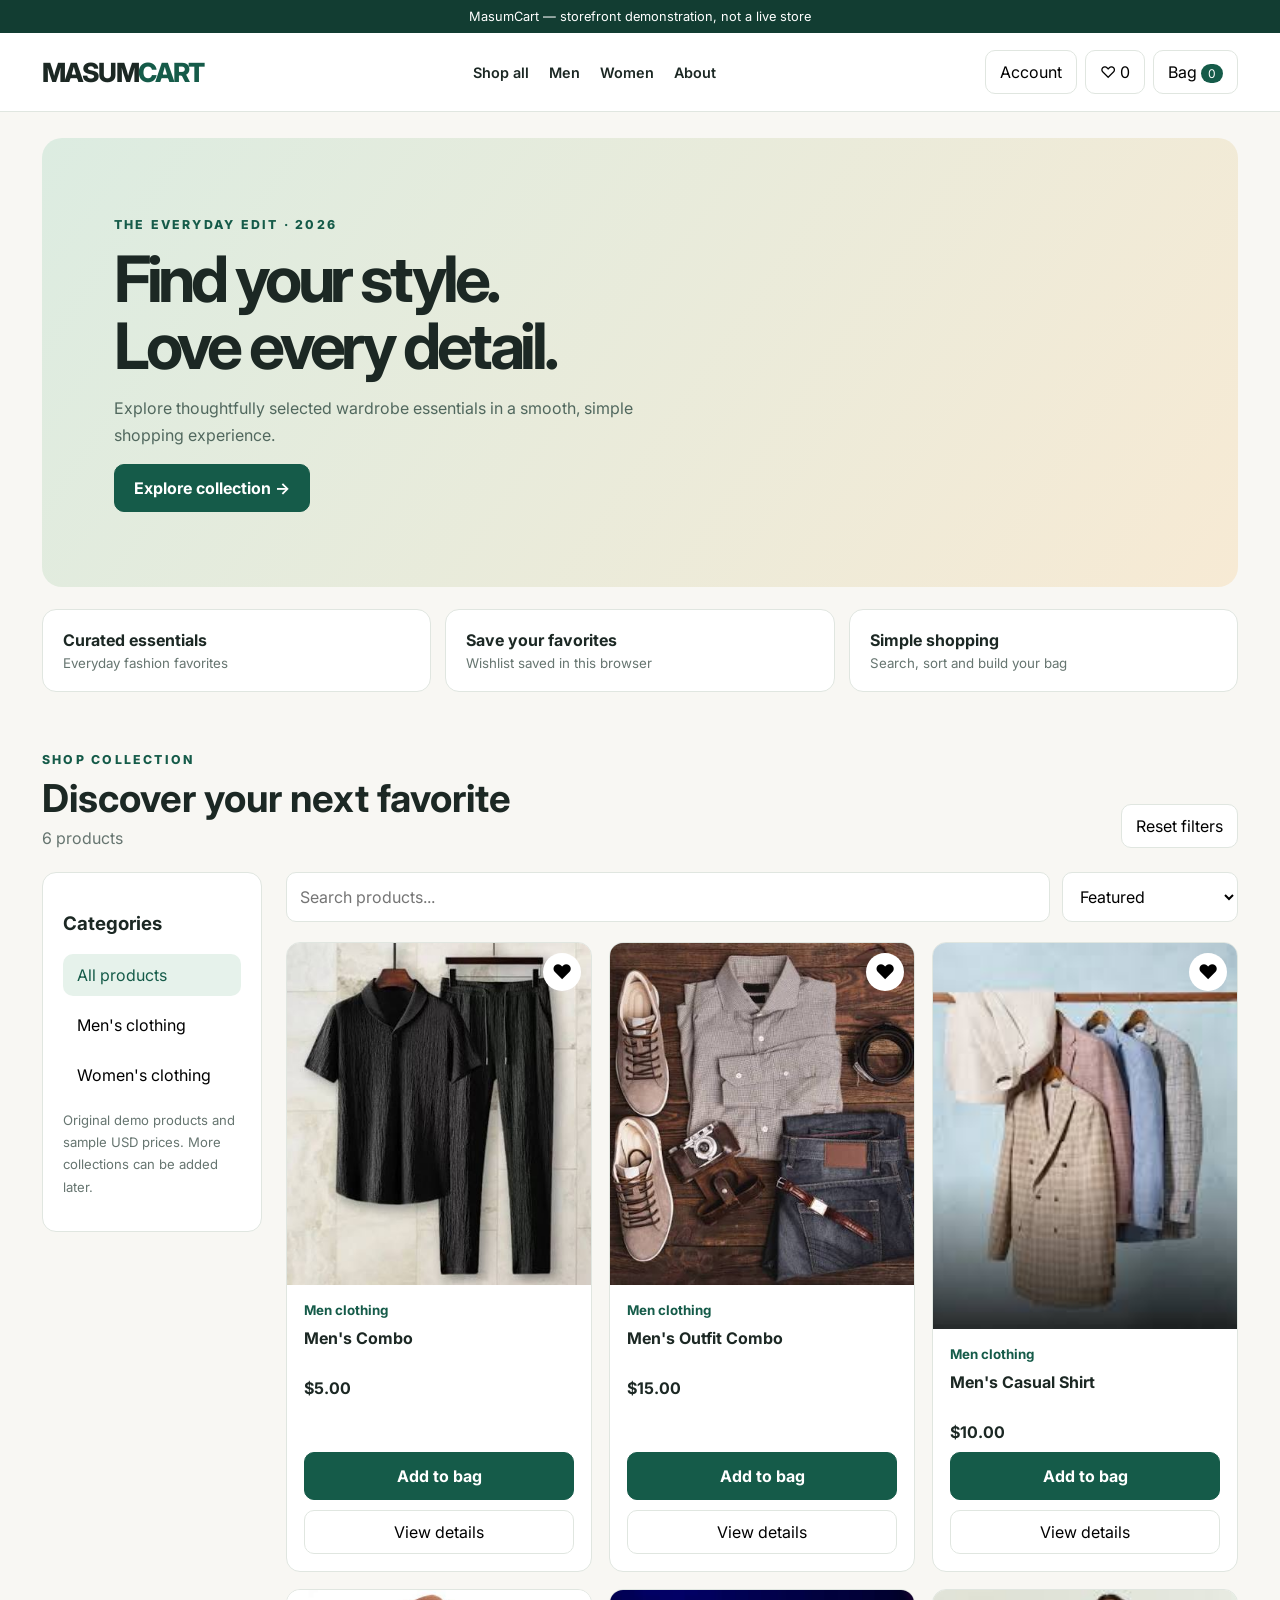
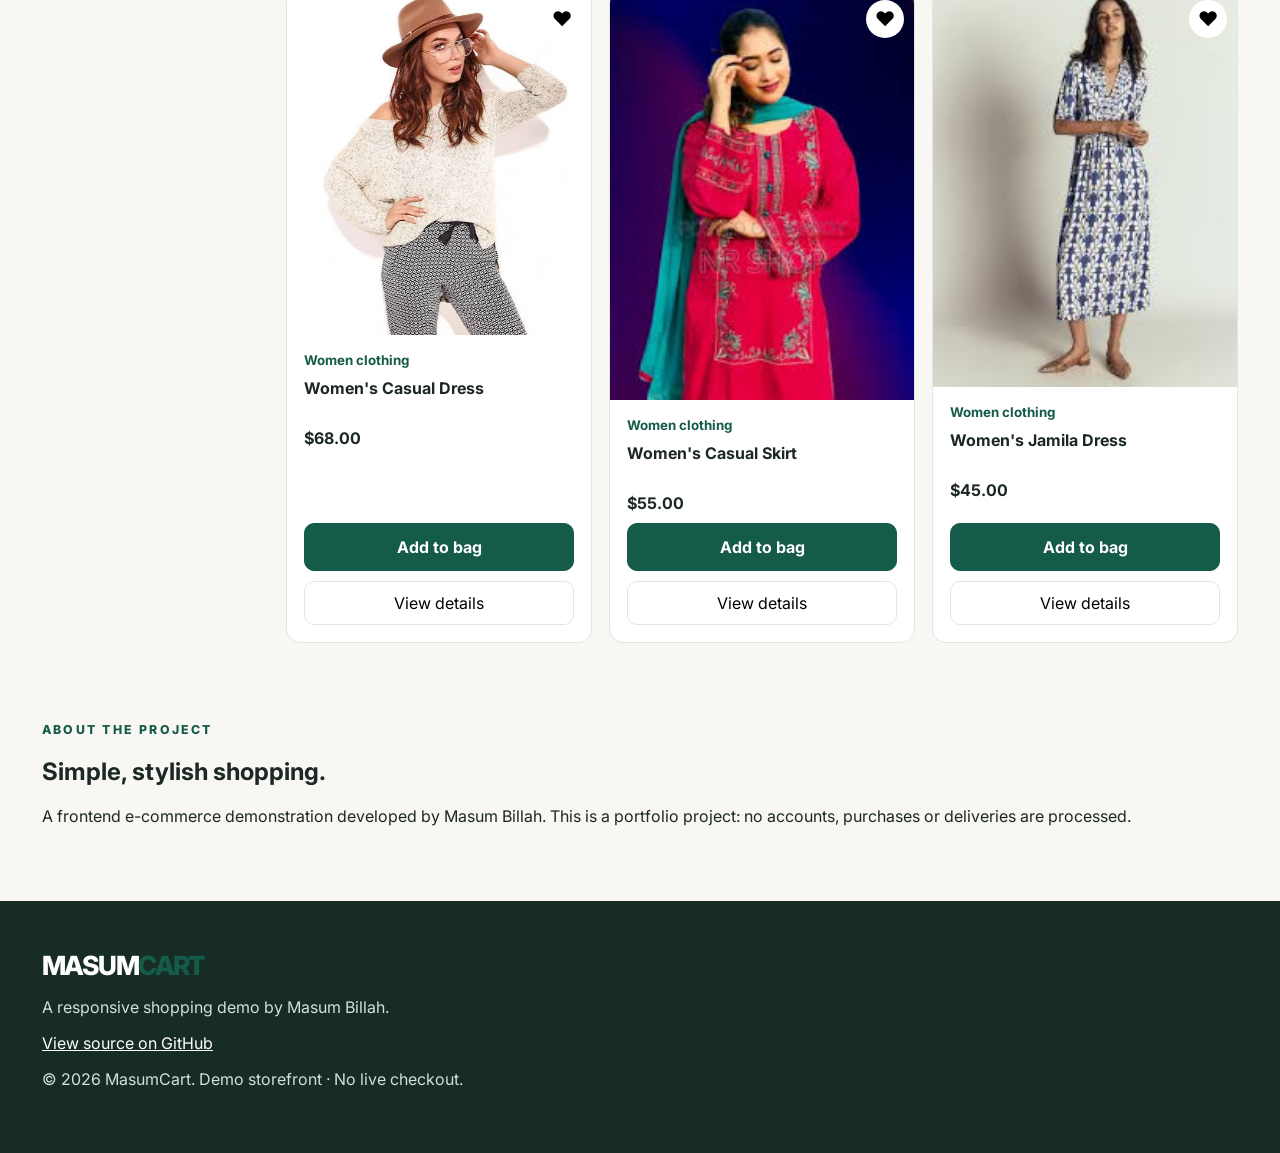
==== commit f6fb1bdb: "feat: local checkout drafts and activity panel" ====
--- a/index.html
+++ b/index.html
@@ -1 +1 @@
-<!doctype html><html lang="en"><head><meta charset="utf-8"><meta name="viewport" content="width=device-width,initial-scale=1"><meta name="theme-color" content="#155b49"><meta name="description" content="MasumCart: responsive fashion shopping demo with search, wishlist and cart."><title>MasumCart | Everyday style</title><link rel="preconnect" href="https://fonts.googleapis.com"><link rel="preconnect" href="https://fonts.gstatic.com" crossorigin><link href="https://fonts.googleapis.com/css2?family=Inter:wght@400;500;600;700;800&display=swap" rel="stylesheet"><link rel="stylesheet" href="assets/css/style.css"></head><body><a class="skip" href="#main">Skip to main content</a><div class="strip">MasumCart — storefront demonstration, not a live store</div><header class="nav"><div class="wrap nav-inner"><a class="brand" href="./">MASUM<span>CART</span></a><nav class="links" aria-label="Main navigation"><a href="#catalog" data-category="All">Shop all</a><a href="#catalog" data-category="Men">Men</a><a href="#catalog" data-category="Women">Women</a><a href="#about">About</a></nav><div class="nav-actions"><button class="icon" id="wishBtn" aria-label="Show wishlist" aria-pressed="false">♡ <span id="wishCount">0</span></button><button class="icon" id="cartBtn" aria-label="Open bag">Bag <span class="count" id="cartCount">0</span></button></div></div></header><main id="main" class="wrap"><section class="hero"><span class="eyebrow">The everyday edit · 2026</span><h1>Find your style.<br>Love every detail.</h1><p>Explore thoughtfully selected wardrobe essentials in a smooth, simple shopping experience.</p><a class="primary" href="#catalog">Explore collection →</a></section><div class="benefits"><div class="benefit"><strong>Curated essentials</strong><small>Everyday fashion favorites</small></div><div class="benefit"><strong>Save your favorites</strong><small>Wishlist saved in this browser</small></div><div class="benefit"><strong>Simple shopping</strong><small>Search, sort and build your bag</small></div></div><section id="catalog"><div class="head"><div><span class="eyebrow">Shop collection</span><h2>Discover your next favorite</h2><p id="results" aria-live="polite"></p></div><button class="chip" id="reset">Reset filters</button></div><div class="layout"><aside class="side"><h3>Categories</h3><div class="filters"><button class="filter" data-category="All" aria-pressed="true">All products</button><button class="filter" data-category="Men">Men's clothing</button><button class="filter" data-category="Women">Women's clothing</button></div><p style="color:var(--muted);font-size:.82rem;line-height:1.7">Original demo products and sample USD prices. More collections can be added later.</p></aside><div><div class="toolbar"><input class="search" id="search" type="search" placeholder="Search products..." aria-label="Search products"><select class="sort" id="sort" aria-label="Sort products"><option value="featured">Featured</option><option value="low">Price: low to high</option><option value="high">Price: high to low</option><option value="name">Name: A–Z</option></select></div><div id="products" class="products"></div><p id="empty" class="empty hidden">No products match. Try another search.</p></div></div></section><section id="about" style="margin-top:75px"><span class="eyebrow">About the project</span><h2>Simple, stylish shopping.</h2><p>A frontend e-commerce demonstration developed by Masum Billah. This is a portfolio project: no accounts, purchases or deliveries are processed.</p></section></main><footer class="footer"><div class="wrap"><strong class="brand">MASUM<span>CART</span></strong><p>A responsive shopping demo by Masum Billah.</p><a href="https://github.com/gitwithmasum/MasumCart">View source on GitHub</a><p>© 2026 MasumCart. Demo storefront · No live checkout.</p></div></footer><div class="backdrop hidden" id="backdrop"></div><aside class="drawer hidden" id="drawer" role="dialog" aria-modal="true" aria-label="Shopping bag"><div class="drawer-header"><h2>Your bag</h2><button id="close" class="icon" aria-label="Close bag">✕</button></div><div id="cartBody" class="drawer-body"></div><div class="drawer-footer"><div class="total"><span>Subtotal</span><span id="total">$0.00</span></div><button id="checkout" class="primary">Checkout (demo)</button><p style="color:var(--muted);font-size:.8rem">Payment and orders are not enabled.</p></div></aside><div class="notice hidden" id="notice" role="status" aria-live="polite"></div><script src="assets/js/app.js" defer></script></body></html>+<!doctype html><html lang="en"><head><meta charset="utf-8"><meta name="viewport" content="width=device-width,initial-scale=1"><meta name="theme-color" content="#155b49"><meta name="description" content="MasumCart: responsive fashion shopping demo with search, wishlist and cart."><title>MasumCart | Everyday style</title><link rel="preconnect" href="https://fonts.googleapis.com"><link rel="preconnect" href="https://fonts.gstatic.com" crossorigin><link href="https://fonts.googleapis.com/css2?family=Inter:wght@400;500;600;700;800&display=swap" rel="stylesheet"><link rel="stylesheet" href="assets/css/style.css"></head><body><a class="skip" href="#main">Skip to main content</a><div class="strip">MasumCart — storefront demonstration, not a live store</div><header class="nav"><div class="wrap nav-inner"><a class="brand" href="./">MASUM<span>CART</span></a><nav class="links" aria-label="Main navigation"><a href="#catalog" data-category="All">Shop all</a><a href="#catalog" data-category="Men">Men</a><a href="#catalog" data-category="Women">Women</a><a href="#about">About</a></nav><div class="nav-actions"><button class="icon" id="accountBtn" type="button" aria-label="Open local account and saved drafts">Account</button><button class="icon" id="wishBtn" aria-label="Show wishlist" aria-pressed="false">♡ <span id="wishCount">0</span></button><button class="icon" id="cartBtn" aria-label="Open bag">Bag <span class="count" id="cartCount">0</span></button></div></div></header><main id="main" class="wrap"><section class="hero"><span class="eyebrow">The everyday edit · 2026</span><h1>Find your style.<br>Love every detail.</h1><p>Explore thoughtfully selected wardrobe essentials in a smooth, simple shopping experience.</p><a class="primary" href="#catalog">Explore collection →</a></section><div class="benefits"><div class="benefit"><strong>Curated essentials</strong><small>Everyday fashion favorites</small></div><div class="benefit"><strong>Save your favorites</strong><small>Wishlist saved in this browser</small></div><div class="benefit"><strong>Simple shopping</strong><small>Search, sort and build your bag</small></div></div><section id="catalog"><div class="head"><div><span class="eyebrow">Shop collection</span><h2>Discover your next favorite</h2><p id="results" aria-live="polite"></p></div><button class="chip" id="reset">Reset filters</button></div><div class="layout"><aside class="side"><h3>Categories</h3><div class="filters"><button class="filter" data-category="All" aria-pressed="true">All products</button><button class="filter" data-category="Men">Men's clothing</button><button class="filter" data-category="Women">Women's clothing</button></div><p style="color:var(--muted);font-size:.82rem;line-height:1.7">Original demo products and sample USD prices. More collections can be added later.</p></aside><div><div class="toolbar"><input class="search" id="search" type="search" placeholder="Search products..." aria-label="Search products"><select class="sort" id="sort" aria-label="Sort products"><option value="featured">Featured</option><option value="low">Price: low to high</option><option value="high">Price: high to low</option><option value="name">Name: A–Z</option></select></div><div id="products" class="products"></div><p id="empty" class="empty hidden">No products match. Try another search.</p></div></div></section><section id="about" style="margin-top:75px"><span class="eyebrow">About the project</span><h2>Simple, stylish shopping.</h2><p>A frontend e-commerce demonstration developed by Masum Billah. This is a portfolio project: no accounts, purchases or deliveries are processed.</p></section></main><footer class="footer"><div class="wrap"><strong class="brand">MASUM<span>CART</span></strong><p>A responsive shopping demo by Masum Billah.</p><a href="https://github.com/gitwithmasum/MasumCart">View source on GitHub</a><p>© 2026 MasumCart. Demo storefront · No live checkout.</p></div></footer><div class="backdrop hidden" id="backdrop"></div><aside class="drawer hidden" id="drawer" role="dialog" aria-modal="true" aria-label="Shopping bag"><div class="drawer-header"><h2>Your bag</h2><button id="close" class="icon" aria-label="Close bag">✕</button></div><div id="cartBody" class="drawer-body"></div><div class="drawer-footer"><div class="total"><span>Subtotal</span><span id="total">$0.00</span></div><button id="checkout" class="primary">Checkout (demo)</button><p style="color:var(--muted);font-size:.8rem">Checkout is a demo only. No real payments or orders are processed.</p></div></aside><div class="notice hidden" id="notice" role="status" aria-live="polite"></div><script src="assets/js/app.js" defer></script><dialog id="productDialog" class="modal" aria-labelledby="productTitle"><button id="closeProduct" class="modal-close" type="button" aria-label="Close product details">✕</button><div id="productDetails"></div></dialog><dialog id="checkoutDialog" class="modal" aria-labelledby="checkoutTitle"><button id="closeCheckout" class="modal-close" type="button" aria-label="Close checkout preview">✕</button><div id="checkoutDetails"></div></dialog><dialog id="accountDialog" class="modal" aria-labelledby="accountTitle"><button id="closeAccount" class="modal-close" type="button" aria-label="Close account panel">✕</button><div id="accountDetails"></div></dialog></body></html>
--- a/assets/css/style.css
+++ b/assets/css/style.css
@@ -1 +1,3 @@
-:root{--bg:#f8f7f3;--fg:#1c2824;--green:#155b49;--line:#e0e6e0;--muted:#667570}*{box-sizing:border-box}html{scroll-behavior:smooth}body{margin:0;background:var(--bg);color:var(--fg);font-family:Inter,Arial,sans-serif}button,input,select{font:inherit}button{cursor:pointer}a{color:inherit;text-decoration:none}button:focus-visible,a:focus-visible,input:focus-visible,select:focus-visible{outline:3px solid #b9924c;outline-offset:2px}.skip{position:absolute;top:-90px;left:12px;background:white;padding:12px}.skip:focus{top:8px}.wrap{max-width:1240px;margin:auto;padding:0 22px}.strip{background:#123d32;color:#fff;text-align:center;padding:9px;font-size:.8rem}.nav{background:#fff;border-bottom:1px solid var(--line);position:sticky;top:0;z-index:10}.nav-inner{display:flex;gap:24px;align-items:center;justify-content:space-between;min-height:78px}.brand{font-size:1.65rem;font-weight:800;letter-spacing:-.06em}.brand span{color:var(--green)}.links{display:flex;gap:20px}.links a{font-weight:600;font-size:.9rem}.links a:hover{color:var(--green)}.nav-actions{display:flex;gap:8px}.chip,.icon,.filter{border:1px solid var(--line);background:white;border-radius:10px;padding:11px 14px}.count{border-radius:20px;background:var(--green);color:white;font-size:.75rem;padding:2px 7px}.hero{background:linear-gradient(125deg,#dcece1,#f7ead4);border-radius:20px;padding:75px 6%;margin-top:26px}.hero h1{max-width:730px;font-size:clamp(2.3rem,5vw,4.6rem);letter-spacing:-.065em;line-height:1.05;margin:12px 0}.hero p{color:#51685e;max-width:520px;line-height:1.65}.eyebrow{font-size:.77rem;letter-spacing:.18em;text-transform:uppercase;font-weight:800;color:var(--green)}.primary{display:inline-block;background:var(--green);color:white;border:1px solid var(--green);border-radius:10px;padding:13px 19px;font-weight:700}.primary:hover{background:#0b4032}.benefits{display:grid;grid-template-columns:repeat(3,1fr);gap:14px;margin:22px 0 56px}.benefit,.side,.product{background:#fff;border:1px solid var(--line);border-radius:14px}.benefit{padding:20px}.benefit small{color:var(--muted);display:block;margin-top:5px}.head{display:flex;justify-content:space-between;align-items:end;gap:12px;margin-bottom:24px}.head h2{font-size:clamp(1.7rem,3vw,2.4rem);margin:7px 0}.head p{color:var(--muted);margin:0}.layout{display:grid;grid-template-columns:220px minmax(0,1fr);gap:24px}.side{padding:20px;height:max-content}.filters{display:grid;gap:8px}.filter{text-align:left;border:0}.filter[aria-pressed=true],.filter:hover{background:#e6f2eb;color:var(--green)}.toolbar{display:flex;gap:12px;margin-bottom:20px}.search,.sort{border:1px solid var(--line);padding:13px;border-radius:10px;background:white}.search{flex:1;min-width:0}.products{display:grid;grid-template-columns:repeat(3,minmax(0,1fr));gap:17px}.product{overflow:hidden;display:flex;flex-direction:column}.photo{position:relative;aspect-ratio:4/4.5;background:#edeae5}.photo img{width:100%;height:100%;object-fit:cover}.favorite{position:absolute;top:10px;right:10px;background:#fff;border:0;border-radius:50%;width:38px;height:38px;font-size:1.25rem}.favorite[aria-pressed=true]{color:#b62851}.details{padding:17px;display:flex;flex-direction:column;gap:10px;flex:1}.details small{color:var(--green);font-weight:700}.details h3{font-size:1rem;margin:0;min-height:40px}.details .primary{margin-top:auto}.empty{text-align:center;padding:40px;color:var(--muted)}.hidden{display:none!important}.backdrop{position:fixed;inset:0;background:#061b1599;z-index:20}.drawer{position:fixed;right:0;top:0;height:100dvh;width:min(430px,100%);background:white;z-index:21;display:flex;flex-direction:column}.drawer-header,.drawer-footer{padding:20px;border-bottom:1px solid var(--line)}.drawer-header{display:flex;justify-content:space-between;align-items:center}.drawer-body{overflow-y:auto;flex:1;padding:20px}.drawer-footer{border-top:1px solid var(--line);border-bottom:0}.cart-row{display:flex;gap:13px;padding:12px 0;border-bottom:1px solid var(--line)}.cart-row img{width:70px;height:76px;object-fit:cover;border-radius:8px}.cart-row button{padding:4px 9px;border:1px solid var(--line);background:#fff;border-radius:6px}.total{display:flex;justify-content:space-between;font-weight:800;margin-bottom:15px}.drawer-footer .primary{width:100%}.notice{position:fixed;bottom:24px;left:50%;transform:translateX(-50%);background:var(--fg);color:white;padding:14px 23px;border-radius:12px;z-index:30}.footer{background:#162c25;color:#fff;margin-top:75px;padding:48px 0}.footer p{color:#d4dfd9}.footer a{text-decoration:underline}@media(max-width:900px){.nav-inner{flex-wrap:wrap;padding:14px 0}.links{order:3;width:100%;overflow-x:auto}.layout{grid-template-columns:1fr}.filters{display:flex;overflow-x:auto}.filter{white-space:nowrap}.products{grid-template-columns:repeat(2,minmax(0,1fr))}}@media(max-width:560px){.wrap{padding:0 14px}.brand{font-size:1.35rem}.icon{padding:9px}.hero{padding:45px 24px}.benefits{grid-template-columns:1fr;margin-bottom:40px}.toolbar{flex-direction:column}.products{gap:10px}.details{padding:11px}.details h3{font-size:.9rem}.head{align-items:start}}@media(prefers-reduced-motion:reduce){html{scroll-behavior:auto}}+:root{--bg:#f8f7f3;--fg:#1c2824;--green:#155b49;--line:#e0e6e0;--muted:#667570}*{box-sizing:border-box}html{scroll-behavior:smooth}body{margin:0;background:var(--bg);color:var(--fg);font-family:Inter,Arial,sans-serif}button,input,select{font:inherit}button{cursor:pointer}a{color:inherit;text-decoration:none}button:focus-visible,a:focus-visible,input:focus-visible,select:focus-visible{outline:3px solid #b9924c;outline-offset:2px}.skip{position:absolute;top:-90px;left:12px;background:white;padding:12px}.skip:focus{top:8px}.wrap{max-width:1240px;margin:auto;padding:0 22px}.strip{background:#123d32;color:#fff;text-align:center;padding:9px;font-size:.8rem}.nav{background:#fff;border-bottom:1px solid var(--line);position:sticky;top:0;z-index:10}.nav-inner{display:flex;gap:24px;align-items:center;justify-content:space-between;min-height:78px}.brand{font-size:1.65rem;font-weight:800;letter-spacing:-.06em}.brand span{color:var(--green)}.links{display:flex;gap:20px}.links a{font-weight:600;font-size:.9rem}.links a:hover{color:var(--green)}.nav-actions{display:flex;gap:8px}.chip,.icon,.filter{border:1px solid var(--line);background:white;border-radius:10px;padding:11px 14px}.count{border-radius:20px;background:var(--green);color:white;font-size:.75rem;padding:2px 7px}.hero{background:linear-gradient(125deg,#dcece1,#f7ead4);border-radius:20px;padding:75px 6%;margin-top:26px}.hero h1{max-width:730px;font-size:clamp(2.3rem,5vw,4.6rem);letter-spacing:-.065em;line-height:1.05;margin:12px 0}.hero p{color:#51685e;max-width:520px;line-height:1.65}.eyebrow{font-size:.77rem;letter-spacing:.18em;text-transform:uppercase;font-weight:800;color:var(--green)}.primary{display:inline-block;background:var(--green);color:white;border:1px solid var(--green);border-radius:10px;padding:13px 19px;font-weight:700}.primary:hover{background:#0b4032}.benefits{display:grid;grid-template-columns:repeat(3,1fr);gap:14px;margin:22px 0 56px}.benefit,.side,.product{background:#fff;border:1px solid var(--line);border-radius:14px}.benefit{padding:20px}.benefit small{color:var(--muted);display:block;margin-top:5px}.head{display:flex;justify-content:space-between;align-items:end;gap:12px;margin-bottom:24px}.head h2{font-size:clamp(1.7rem,3vw,2.4rem);margin:7px 0}.head p{color:var(--muted);margin:0}.layout{display:grid;grid-template-columns:220px minmax(0,1fr);gap:24px}.side{padding:20px;height:max-content}.filters{display:grid;gap:8px}.filter{text-align:left;border:0}.filter[aria-pressed=true],.filter:hover{background:#e6f2eb;color:var(--green)}.toolbar{display:flex;gap:12px;margin-bottom:20px}.search,.sort{border:1px solid var(--line);padding:13px;border-radius:10px;background:white}.search{flex:1;min-width:0}.products{display:grid;grid-template-columns:repeat(3,minmax(0,1fr));gap:17px}.product{overflow:hidden;display:flex;flex-direction:column}.photo{position:relative;aspect-ratio:4/4.5;background:#edeae5}.photo img{width:100%;height:100%;object-fit:cover}.favorite{position:absolute;top:10px;right:10px;background:#fff;border:0;border-radius:50%;width:38px;height:38px;font-size:1.25rem}.favorite[aria-pressed=true]{color:#b62851}.details{padding:17px;display:flex;flex-direction:column;gap:10px;flex:1}.details small{color:var(--green);font-weight:700}.details h3{font-size:1rem;margin:0;min-height:40px}.details .primary{margin-top:auto}.empty{text-align:center;padding:40px;color:var(--muted)}.hidden{display:none!important}.backdrop{position:fixed;inset:0;background:#061b1599;z-index:20}.drawer{position:fixed;right:0;top:0;height:100dvh;width:min(430px,100%);background:white;z-index:21;display:flex;flex-direction:column}.drawer-header,.drawer-footer{padding:20px;border-bottom:1px solid var(--line)}.drawer-header{display:flex;justify-content:space-between;align-items:center}.drawer-body{overflow-y:auto;flex:1;padding:20px}.drawer-footer{border-top:1px solid var(--line);border-bottom:0}.cart-row{display:flex;gap:13px;padding:12px 0;border-bottom:1px solid var(--line)}.cart-row img{width:70px;height:76px;object-fit:cover;border-radius:8px}.cart-row button{padding:4px 9px;border:1px solid var(--line);background:#fff;border-radius:6px}.total{display:flex;justify-content:space-between;font-weight:800;margin-bottom:15px}.drawer-footer .primary{width:100%}.notice{position:fixed;bottom:24px;left:50%;transform:translateX(-50%);background:var(--fg);color:white;padding:14px 23px;border-radius:12px;z-index:30}.footer{background:#162c25;color:#fff;margin-top:75px;padding:48px 0}.footer p{color:#d4dfd9}.footer a{text-decoration:underline}@media(max-width:900px){.nav-inner{flex-wrap:wrap;padding:14px 0}.links{order:3;width:100%;overflow-x:auto}.layout{grid-template-columns:1fr}.filters{display:flex;overflow-x:auto}.filter{white-space:nowrap}.products{grid-template-columns:repeat(2,minmax(0,1fr))}}@media(max-width:560px){.wrap{padding:0 14px}.brand{font-size:1.35rem}.icon{padding:9px}.hero{padding:45px 24px}.benefits{grid-template-columns:1fr;margin-bottom:40px}.toolbar{flex-direction:column}.products{gap:10px}.details{padding:11px}.details h3{font-size:.9rem}.head{align-items:start}}@media(prefers-reduced-motion:reduce){html{scroll-behavior:auto}}
+/* Product details and checkout preview */
+.modal{width:min(760px,calc(100vw - 28px));max-height:85dvh;overflow:auto;border:1px solid var(--line);border-radius:18px;padding:30px;background:white;color:var(--fg);box-shadow:0 25px 80px #091d1830}.modal::backdrop{background:#061b15aa}.modal-close{float:right;border:1px solid var(--line);background:white;border-radius:8px;padding:7px 12px;margin:-12px -12px 12px 12px}.detail-layout{display:grid;grid-template-columns:minmax(0,1fr) minmax(0,1fr);align-items:center;gap:25px;clear:both}.detail-layout img{width:100%;max-height:420px;object-fit:cover;border-radius:12px}.detail-layout p,.modal li{line-height:1.7;color:var(--muted)}.detail-price{font-size:1.5rem;font-weight:800;color:var(--green)!important}@media(max-width:580px){.modal{padding:18px}.detail-layout{grid-template-columns:1fr}.detail-layout img{max-height:280px}}
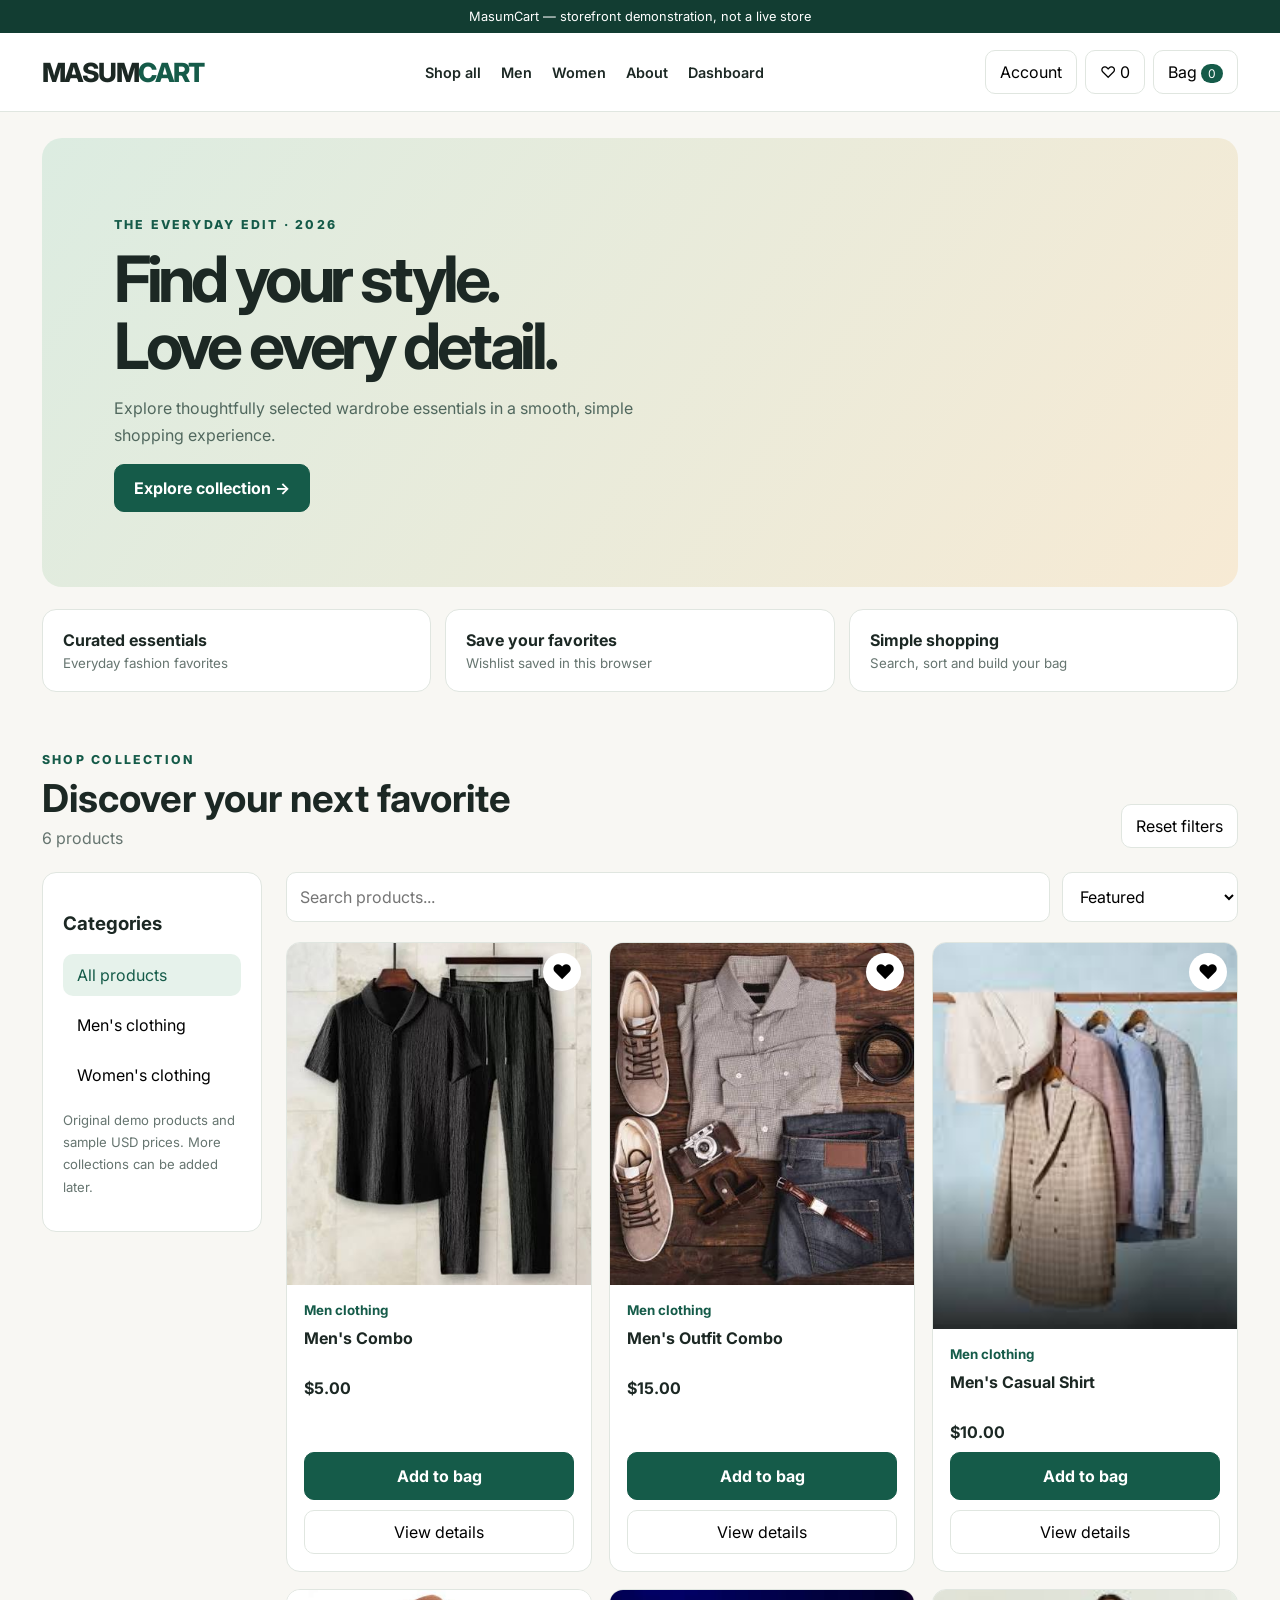
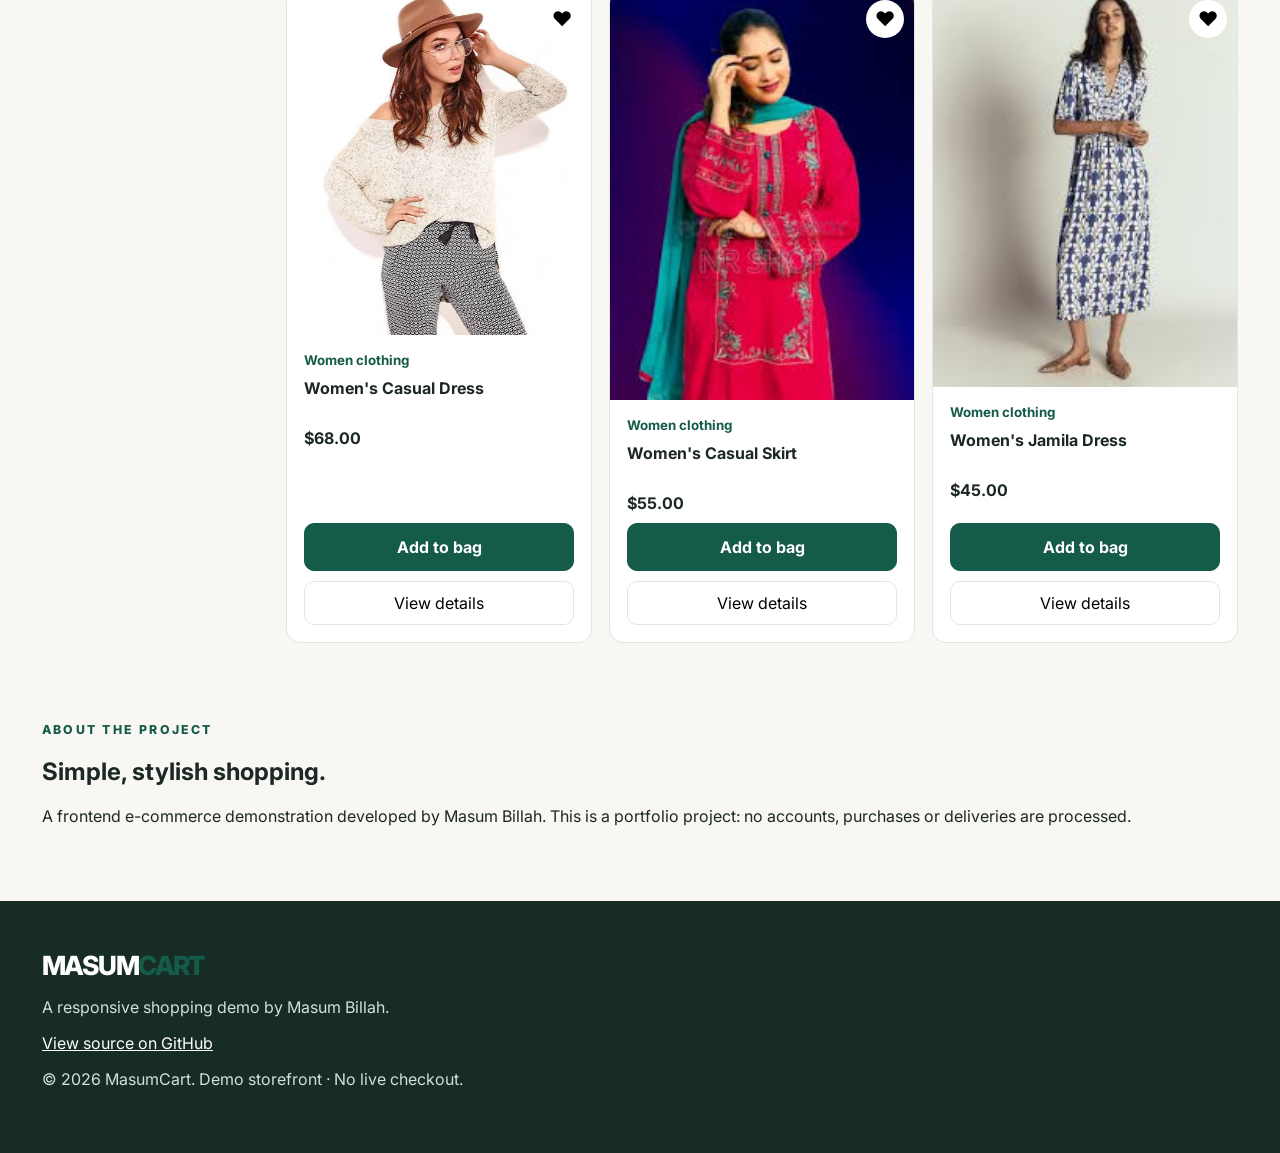
==== commit 36c7afc9: "feat: link customer dashboard from navigation" ====
--- a/index.html
+++ b/index.html
@@ -1 +1 @@
-<!doctype html><html lang="en"><head><meta charset="utf-8"><meta name="viewport" content="width=device-width,initial-scale=1"><meta name="theme-color" content="#155b49"><meta name="description" content="MasumCart: responsive fashion shopping demo with search, wishlist and cart."><title>MasumCart | Everyday style</title><link rel="preconnect" href="https://fonts.googleapis.com"><link rel="preconnect" href="https://fonts.gstatic.com" crossorigin><link href="https://fonts.googleapis.com/css2?family=Inter:wght@400;500;600;700;800&display=swap" rel="stylesheet"><link rel="stylesheet" href="assets/css/style.css"></head><body><a class="skip" href="#main">Skip to main content</a><div class="strip">MasumCart — storefront demonstration, not a live store</div><header class="nav"><div class="wrap nav-inner"><a class="brand" href="./">MASUM<span>CART</span></a><nav class="links" aria-label="Main navigation"><a href="#catalog" data-category="All">Shop all</a><a href="#catalog" data-category="Men">Men</a><a href="#catalog" data-category="Women">Women</a><a href="#about">About</a></nav><div class="nav-actions"><button class="icon" id="accountBtn" type="button" aria-label="Open local account and saved drafts">Account</button><button class="icon" id="wishBtn" aria-label="Show wishlist" aria-pressed="false">♡ <span id="wishCount">0</span></button><button class="icon" id="cartBtn" aria-label="Open bag">Bag <span class="count" id="cartCount">0</span></button></div></div></header><main id="main" class="wrap"><section class="hero"><span class="eyebrow">The everyday edit · 2026</span><h1>Find your style.<br>Love every detail.</h1><p>Explore thoughtfully selected wardrobe essentials in a smooth, simple shopping experience.</p><a class="primary" href="#catalog">Explore collection →</a></section><div class="benefits"><div class="benefit"><strong>Curated essentials</strong><small>Everyday fashion favorites</small></div><div class="benefit"><strong>Save your favorites</strong><small>Wishlist saved in this browser</small></div><div class="benefit"><strong>Simple shopping</strong><small>Search, sort and build your bag</small></div></div><section id="catalog"><div class="head"><div><span class="eyebrow">Shop collection</span><h2>Discover your next favorite</h2><p id="results" aria-live="polite"></p></div><button class="chip" id="reset">Reset filters</button></div><div class="layout"><aside class="side"><h3>Categories</h3><div class="filters"><button class="filter" data-category="All" aria-pressed="true">All products</button><button class="filter" data-category="Men">Men's clothing</button><button class="filter" data-category="Women">Women's clothing</button></div><p style="color:var(--muted);font-size:.82rem;line-height:1.7">Original demo products and sample USD prices. More collections can be added later.</p></aside><div><div class="toolbar"><input class="search" id="search" type="search" placeholder="Search products..." aria-label="Search products"><select class="sort" id="sort" aria-label="Sort products"><option value="featured">Featured</option><option value="low">Price: low to high</option><option value="high">Price: high to low</option><option value="name">Name: A–Z</option></select></div><div id="products" class="products"></div><p id="empty" class="empty hidden">No products match. Try another search.</p></div></div></section><section id="about" style="margin-top:75px"><span class="eyebrow">About the project</span><h2>Simple, stylish shopping.</h2><p>A frontend e-commerce demonstration developed by Masum Billah. This is a portfolio project: no accounts, purchases or deliveries are processed.</p></section></main><footer class="footer"><div class="wrap"><strong class="brand">MASUM<span>CART</span></strong><p>A responsive shopping demo by Masum Billah.</p><a href="https://github.com/gitwithmasum/MasumCart">View source on GitHub</a><p>© 2026 MasumCart. Demo storefront · No live checkout.</p></div></footer><div class="backdrop hidden" id="backdrop"></div><aside class="drawer hidden" id="drawer" role="dialog" aria-modal="true" aria-label="Shopping bag"><div class="drawer-header"><h2>Your bag</h2><button id="close" class="icon" aria-label="Close bag">✕</button></div><div id="cartBody" class="drawer-body"></div><div class="drawer-footer"><div class="total"><span>Subtotal</span><span id="total">$0.00</span></div><button id="checkout" class="primary">Checkout (demo)</button><p style="color:var(--muted);font-size:.8rem">Checkout is a demo only. No real payments or orders are processed.</p></div></aside><div class="notice hidden" id="notice" role="status" aria-live="polite"></div><script src="assets/js/app.js" defer></script><dialog id="productDialog" class="modal" aria-labelledby="productTitle"><button id="closeProduct" class="modal-close" type="button" aria-label="Close product details">✕</button><div id="productDetails"></div></dialog><dialog id="checkoutDialog" class="modal" aria-labelledby="checkoutTitle"><button id="closeCheckout" class="modal-close" type="button" aria-label="Close checkout preview">✕</button><div id="checkoutDetails"></div></dialog><dialog id="accountDialog" class="modal" aria-labelledby="accountTitle"><button id="closeAccount" class="modal-close" type="button" aria-label="Close account panel">✕</button><div id="accountDetails"></div></dialog></body></html>+<!doctype html><html lang="en"><head><meta charset="utf-8"><meta name="viewport" content="width=device-width,initial-scale=1"><meta name="theme-color" content="#155b49"><meta name="description" content="MasumCart: responsive fashion shopping demo with search, wishlist and cart."><title>MasumCart | Everyday style</title><link rel="preconnect" href="https://fonts.googleapis.com"><link rel="preconnect" href="https://fonts.gstatic.com" crossorigin><link href="https://fonts.googleapis.com/css2?family=Inter:wght@400;500;600;700;800&display=swap" rel="stylesheet"><link rel="stylesheet" href="assets/css/style.css"></head><body><a class="skip" href="#main">Skip to main content</a><div class="strip">MasumCart — storefront demonstration, not a live store</div><header class="nav"><div class="wrap nav-inner"><a class="brand" href="./">MASUM<span>CART</span></a><nav class="links" aria-label="Main navigation"><a href="#catalog" data-category="All">Shop all</a><a href="#catalog" data-category="Men">Men</a><a href="#catalog" data-category="Women">Women</a><a href="#about">About</a><a href="dashboard.html">Dashboard</a></nav><div class="nav-actions"><button class="icon" id="accountBtn" type="button" aria-label="Open local account and saved drafts">Account</button><button class="icon" id="wishBtn" aria-label="Show wishlist" aria-pressed="false">♡ <span id="wishCount">0</span></button><button class="icon" id="cartBtn" aria-label="Open bag">Bag <span class="count" id="cartCount">0</span></button></div></div></header><main id="main" class="wrap"><section class="hero"><span class="eyebrow">The everyday edit · 2026</span><h1>Find your style.<br>Love every detail.</h1><p>Explore thoughtfully selected wardrobe essentials in a smooth, simple shopping experience.</p><a class="primary" href="#catalog">Explore collection →</a></section><div class="benefits"><div class="benefit"><strong>Curated essentials</strong><small>Everyday fashion favorites</small></div><div class="benefit"><strong>Save your favorites</strong><small>Wishlist saved in this browser</small></div><div class="benefit"><strong>Simple shopping</strong><small>Search, sort and build your bag</small></div></div><section id="catalog"><div class="head"><div><span class="eyebrow">Shop collection</span><h2>Discover your next favorite</h2><p id="results" aria-live="polite"></p></div><button class="chip" id="reset">Reset filters</button></div><div class="layout"><aside class="side"><h3>Categories</h3><div class="filters"><button class="filter" data-category="All" aria-pressed="true">All products</button><button class="filter" data-category="Men">Men's clothing</button><button class="filter" data-category="Women">Women's clothing</button></div><p style="color:var(--muted);font-size:.82rem;line-height:1.7">Original demo products and sample USD prices. More collections can be added later.</p></aside><div><div class="toolbar"><input class="search" id="search" type="search" placeholder="Search products..." aria-label="Search products"><select class="sort" id="sort" aria-label="Sort products"><option value="featured">Featured</option><option value="low">Price: low to high</option><option value="high">Price: high to low</option><option value="name">Name: A–Z</option></select></div><div id="products" class="products"></div><p id="empty" class="empty hidden">No products match. Try another search.</p></div></div></section><section id="about" style="margin-top:75px"><span class="eyebrow">About the project</span><h2>Simple, stylish shopping.</h2><p>A frontend e-commerce demonstration developed by Masum Billah. This is a portfolio project: no accounts, purchases or deliveries are processed.</p></section></main><footer class="footer"><div class="wrap"><strong class="brand">MASUM<span>CART</span></strong><p>A responsive shopping demo by Masum Billah.</p><a href="https://github.com/gitwithmasum/MasumCart">View source on GitHub</a><p>© 2026 MasumCart. Demo storefront · No live checkout.</p></div></footer><div class="backdrop hidden" id="backdrop"></div><aside class="drawer hidden" id="drawer" role="dialog" aria-modal="true" aria-label="Shopping bag"><div class="drawer-header"><h2>Your bag</h2><button id="close" class="icon" aria-label="Close bag">✕</button></div><div id="cartBody" class="drawer-body"></div><div class="drawer-footer"><div class="total"><span>Subtotal</span><span id="total">$0.00</span></div><button id="checkout" class="primary">Checkout (demo)</button><p style="color:var(--muted);font-size:.8rem">Checkout is a demo only. No real payments or orders are processed.</p></div></aside><div class="notice hidden" id="notice" role="status" aria-live="polite"></div><script src="assets/js/app.js" defer></script><dialog id="productDialog" class="modal" aria-labelledby="productTitle"><button id="closeProduct" class="modal-close" type="button" aria-label="Close product details">✕</button><div id="productDetails"></div></dialog><dialog id="checkoutDialog" class="modal" aria-labelledby="checkoutTitle"><button id="closeCheckout" class="modal-close" type="button" aria-label="Close checkout preview">✕</button><div id="checkoutDetails"></div></dialog><dialog id="accountDialog" class="modal" aria-labelledby="accountTitle"><button id="closeAccount" class="modal-close" type="button" aria-label="Close account panel">✕</button><div id="accountDetails"></div></dialog></body></html>
--- a/assets/css/style.css
+++ b/assets/css/style.css
@@ -1,3 +1,6 @@
 :root{--bg:#f8f7f3;--fg:#1c2824;--green:#155b49;--line:#e0e6e0;--muted:#667570}*{box-sizing:border-box}html{scroll-behavior:smooth}body{margin:0;background:var(--bg);color:var(--fg);font-family:Inter,Arial,sans-serif}button,input,select{font:inherit}button{cursor:pointer}a{color:inherit;text-decoration:none}button:focus-visible,a:focus-visible,input:focus-visible,select:focus-visible{outline:3px solid #b9924c;outline-offset:2px}.skip{position:absolute;top:-90px;left:12px;background:white;padding:12px}.skip:focus{top:8px}.wrap{max-width:1240px;margin:auto;padding:0 22px}.strip{background:#123d32;color:#fff;text-align:center;padding:9px;font-size:.8rem}.nav{background:#fff;border-bottom:1px solid var(--line);position:sticky;top:0;z-index:10}.nav-inner{display:flex;gap:24px;align-items:center;justify-content:space-between;min-height:78px}.brand{font-size:1.65rem;font-weight:800;letter-spacing:-.06em}.brand span{color:var(--green)}.links{display:flex;gap:20px}.links a{font-weight:600;font-size:.9rem}.links a:hover{color:var(--green)}.nav-actions{display:flex;gap:8px}.chip,.icon,.filter{border:1px solid var(--line);background:white;border-radius:10px;padding:11px 14px}.count{border-radius:20px;background:var(--green);color:white;font-size:.75rem;padding:2px 7px}.hero{background:linear-gradient(125deg,#dcece1,#f7ead4);border-radius:20px;padding:75px 6%;margin-top:26px}.hero h1{max-width:730px;font-size:clamp(2.3rem,5vw,4.6rem);letter-spacing:-.065em;line-height:1.05;margin:12px 0}.hero p{color:#51685e;max-width:520px;line-height:1.65}.eyebrow{font-size:.77rem;letter-spacing:.18em;text-transform:uppercase;font-weight:800;color:var(--green)}.primary{display:inline-block;background:var(--green);color:white;border:1px solid var(--green);border-radius:10px;padding:13px 19px;font-weight:700}.primary:hover{background:#0b4032}.benefits{display:grid;grid-template-columns:repeat(3,1fr);gap:14px;margin:22px 0 56px}.benefit,.side,.product{background:#fff;border:1px solid var(--line);border-radius:14px}.benefit{padding:20px}.benefit small{color:var(--muted);display:block;margin-top:5px}.head{display:flex;justify-content:space-between;align-items:end;gap:12px;margin-bottom:24px}.head h2{font-size:clamp(1.7rem,3vw,2.4rem);margin:7px 0}.head p{color:var(--muted);margin:0}.layout{display:grid;grid-template-columns:220px minmax(0,1fr);gap:24px}.side{padding:20px;height:max-content}.filters{display:grid;gap:8px}.filter{text-align:left;border:0}.filter[aria-pressed=true],.filter:hover{background:#e6f2eb;color:var(--green)}.toolbar{display:flex;gap:12px;margin-bottom:20px}.search,.sort{border:1px solid var(--line);padding:13px;border-radius:10px;background:white}.search{flex:1;min-width:0}.products{display:grid;grid-template-columns:repeat(3,minmax(0,1fr));gap:17px}.product{overflow:hidden;display:flex;flex-direction:column}.photo{position:relative;aspect-ratio:4/4.5;background:#edeae5}.photo img{width:100%;height:100%;object-fit:cover}.favorite{position:absolute;top:10px;right:10px;background:#fff;border:0;border-radius:50%;width:38px;height:38px;font-size:1.25rem}.favorite[aria-pressed=true]{color:#b62851}.details{padding:17px;display:flex;flex-direction:column;gap:10px;flex:1}.details small{color:var(--green);font-weight:700}.details h3{font-size:1rem;margin:0;min-height:40px}.details .primary{margin-top:auto}.empty{text-align:center;padding:40px;color:var(--muted)}.hidden{display:none!important}.backdrop{position:fixed;inset:0;background:#061b1599;z-index:20}.drawer{position:fixed;right:0;top:0;height:100dvh;width:min(430px,100%);background:white;z-index:21;display:flex;flex-direction:column}.drawer-header,.drawer-footer{padding:20px;border-bottom:1px solid var(--line)}.drawer-header{display:flex;justify-content:space-between;align-items:center}.drawer-body{overflow-y:auto;flex:1;padding:20px}.drawer-footer{border-top:1px solid var(--line);border-bottom:0}.cart-row{display:flex;gap:13px;padding:12px 0;border-bottom:1px solid var(--line)}.cart-row img{width:70px;height:76px;object-fit:cover;border-radius:8px}.cart-row button{padding:4px 9px;border:1px solid var(--line);background:#fff;border-radius:6px}.total{display:flex;justify-content:space-between;font-weight:800;margin-bottom:15px}.drawer-footer .primary{width:100%}.notice{position:fixed;bottom:24px;left:50%;transform:translateX(-50%);background:var(--fg);color:white;padding:14px 23px;border-radius:12px;z-index:30}.footer{background:#162c25;color:#fff;margin-top:75px;padding:48px 0}.footer p{color:#d4dfd9}.footer a{text-decoration:underline}@media(max-width:900px){.nav-inner{flex-wrap:wrap;padding:14px 0}.links{order:3;width:100%;overflow-x:auto}.layout{grid-template-columns:1fr}.filters{display:flex;overflow-x:auto}.filter{white-space:nowrap}.products{grid-template-columns:repeat(2,minmax(0,1fr))}}@media(max-width:560px){.wrap{padding:0 14px}.brand{font-size:1.35rem}.icon{padding:9px}.hero{padding:45px 24px}.benefits{grid-template-columns:1fr;margin-bottom:40px}.toolbar{flex-direction:column}.products{gap:10px}.details{padding:11px}.details h3{font-size:.9rem}.head{align-items:start}}@media(prefers-reduced-motion:reduce){html{scroll-behavior:auto}}
 /* Product details and checkout preview */
 .modal{width:min(760px,calc(100vw - 28px));max-height:85dvh;overflow:auto;border:1px solid var(--line);border-radius:18px;padding:30px;background:white;color:var(--fg);box-shadow:0 25px 80px #091d1830}.modal::backdrop{background:#061b15aa}.modal-close{float:right;border:1px solid var(--line);background:white;border-radius:8px;padding:7px 12px;margin:-12px -12px 12px 12px}.detail-layout{display:grid;grid-template-columns:minmax(0,1fr) minmax(0,1fr);align-items:center;gap:25px;clear:both}.detail-layout img{width:100%;max-height:420px;object-fit:cover;border-radius:12px}.detail-layout p,.modal li{line-height:1.7;color:var(--muted)}.detail-price{font-size:1.5rem;font-weight:800;color:var(--green)!important}@media(max-width:580px){.modal{padding:18px}.detail-layout{grid-template-columns:1fr}.detail-layout img{max-height:280px}}
+
+/* Account and local draft activity */
+.draft-row{padding:12px 0;border-bottom:1px solid var(--line)}.draft-row p{margin:6px 0;color:var(--muted);font-size:.9rem}.modal h2{margin-top:0}.modal .chip{margin-top:15px}
